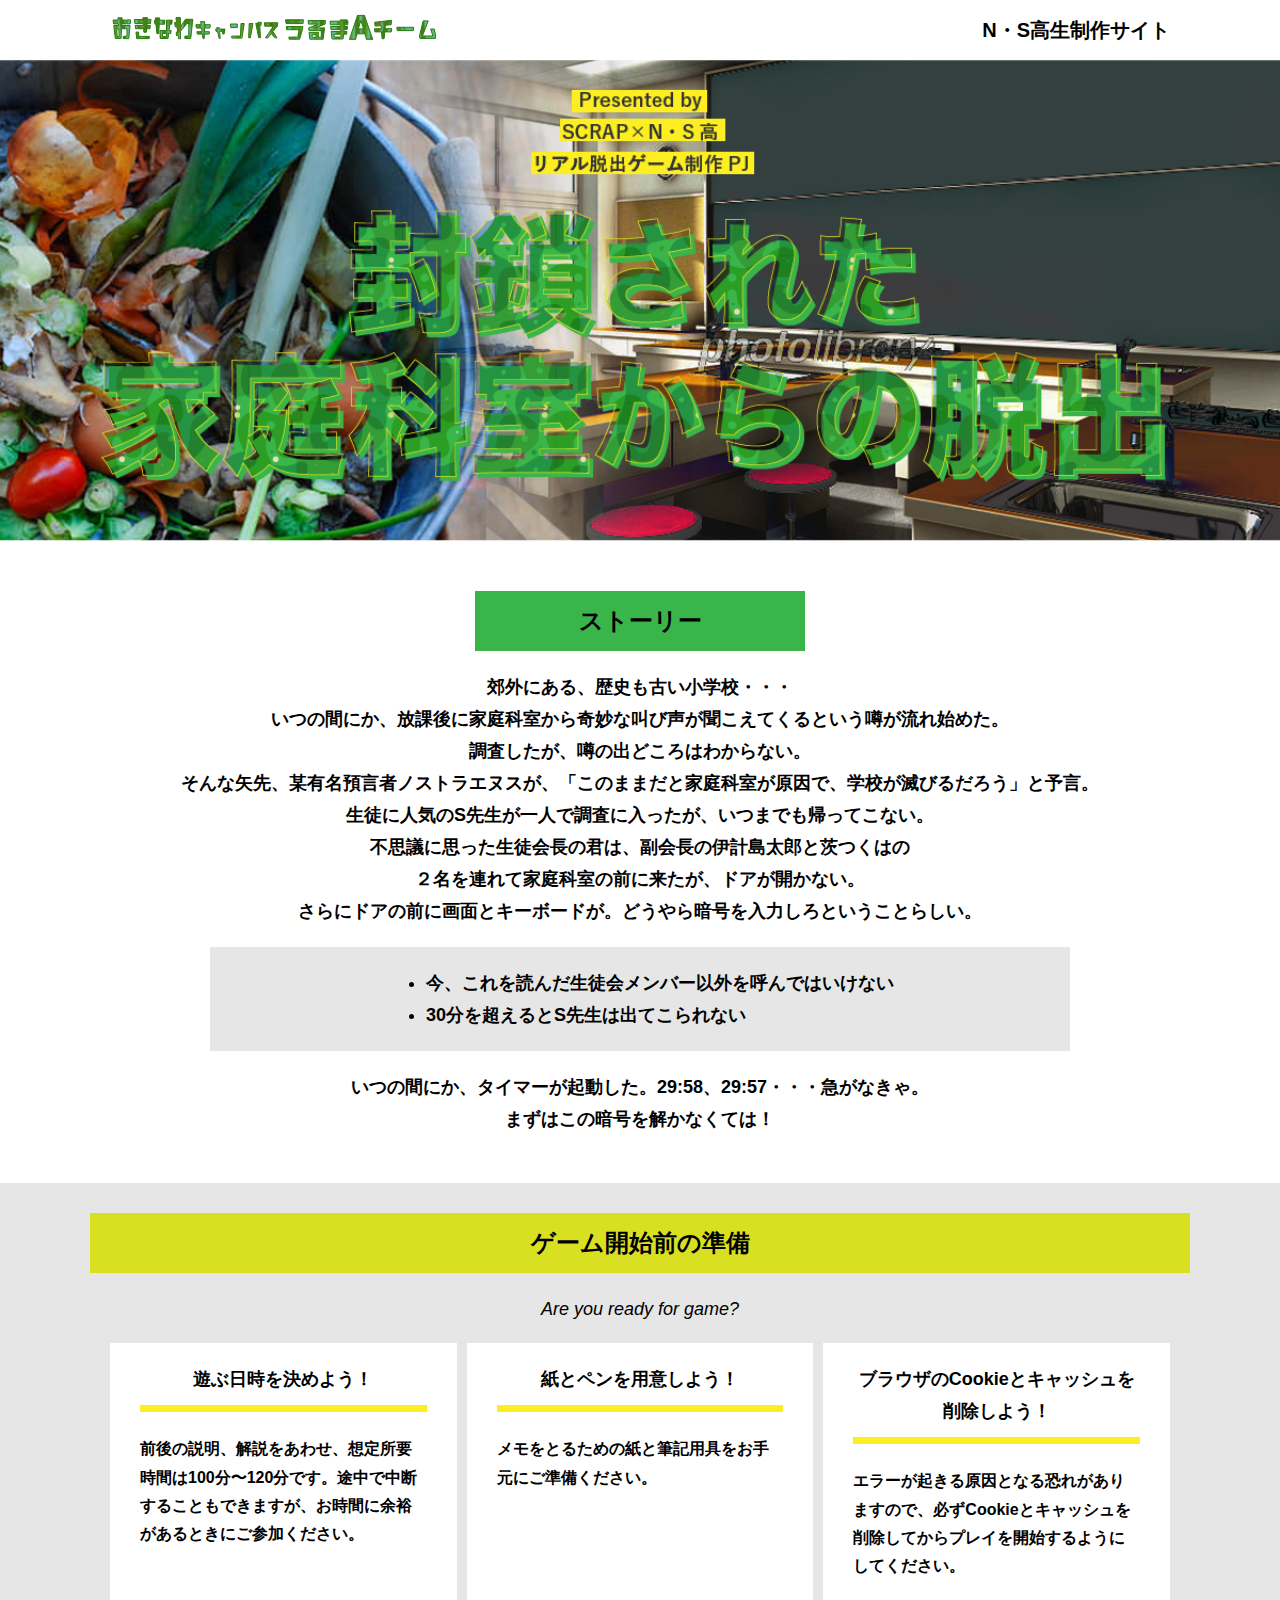
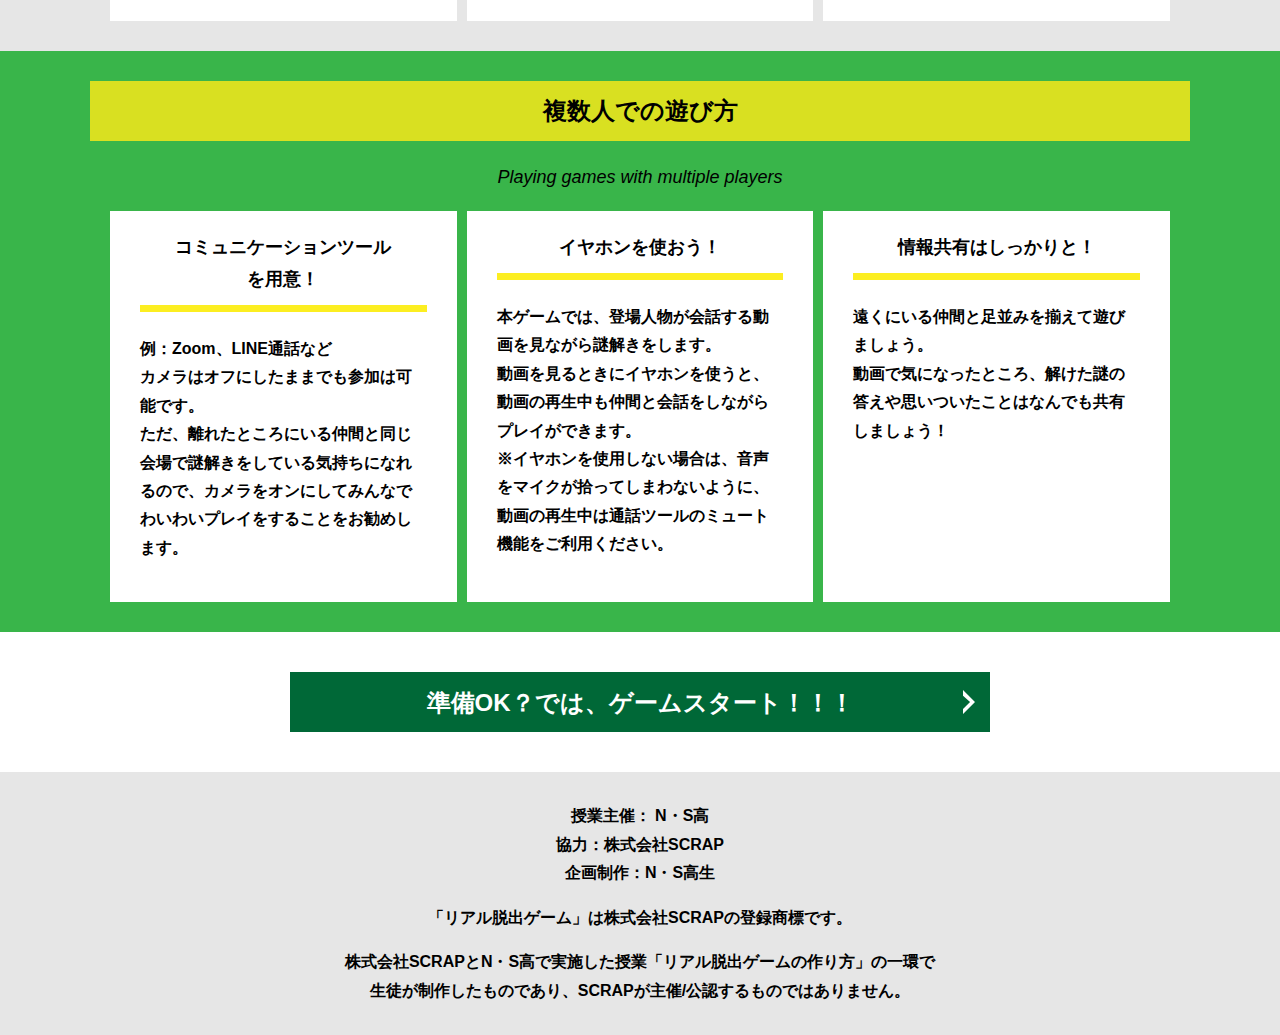
==== index.html @ 59509ad3 "Add files via upload" ====
<!DOCTYPE html>
<html lang="ja">
<head>
  <meta charset="UTF-8">
  <meta http-equiv="X-UA-Compatible" content="IE=edge">
  <meta name="viewport" content="width=device-width, initial-scale=1.0">
  <title>封鎖された家庭科室からの脱出 │ Project N</title>
  <link rel="stylesheet" href="assets/css/normalize.css">
  <link rel="stylesheet" href="assets/css/style.css">
</head>
<body>
  <svg width="0" height="0" class="hidden">
    <symbol xmlns="http://www.w3.org/2000/svg" viewBox="0 0 12.47 24.94" id="arrow" class="arrow_svg">
      <title>arrow</title>
      <polygon points="0 24.94 0 19.66 7.35 12.47 0 5.92 0 0 12.47 12.47 0 24.94"/>
    </symbol>
  </svg>
  <header class="header">
    <div class="container">
      <div class="header__logo"><img src="assets/images/logo.svg" alt="チームロゴ"></div>
      <div class="header__name">N・S高生制作サイト</div>
    </div>
  </header>
  <main class="main index-page">
    <!-- タイトルエリア　ここから -->
    <h1 class="main-title"><img src="assets/images/top-image.png" alt="Presented by SCRAP×N・S高リアル脱出ゲーム制作PJ 封鎖された家庭科室からの脱出"></h1>
    <!-- タイトルエリア　ここまで -->
    <section class="section section--story">
      <div class="container">
        <h2 class="section-title section-title--keycolor section-title--story">ストーリー</h2>
        <div class="story">
          <p class="text-center">郊外にある、歴史も古い小学校・・・<br>
            いつの間にか、放課後に家庭科室から奇妙な叫び声が聞こえてくるという噂が流れ始めた。<br>
            調査したが、噂の出どころはわからない。<br>
            そんな矢先、某有名預言者ノストラエヌスが、「このままだと家庭科室が原因で、学校が滅びるだろう」と予言。<br>
            生徒に人気のS先生が一人で調査に入ったが、いつまでも帰ってこない。<br>
            不思議に思った生徒会長の君は、副会長の伊計島太郎と茨つくはの<br>
            ２名を連れて家庭科室の前に来たが、ドアが開かない。<br>
            さらにドアの前に画面とキーボードが。どうやら暗号を入力しろということらしい。</p>
          <div class="story__note__outer bg-color--gray">
            <ul class="story__note">
              <li>今、これを読んだ生徒会メンバー以外を呼んではいけない</li>
              <li>30分を超えるとS先生は出てこられない</li>
            </ul>
          </div>
          <p class="text-center">いつの間にか、タイマーが起動した。29:58、29:57・・・急がなきゃ。<br>
            まずはこの暗号を解かなくては！</p>
        </div>
      </div>
    </section>
    <section class="section bg-color--gray">
      <div class="container">
        <h2 class="section-title">ゲーム開始前の準備</h2>
        <p class="font-eng text-center">Are you ready for game?</p>
        <!--
          class名"row"内のclass名"column"が横並びになります。
          改行する場合は以下のように追加してください。
          <div class="row">
            <div class="column">
              ～ 内容 ～
            </div>
          </div>
        -->
        <div class="row">
          <div class="column">
            <div class="card">
              <h3 class="card__title">遊ぶ日時を決めよう！</h3>
              <p class="card__content">前後の説明、解説をあわせ、想定所要時間は100分〜120分です。途中で中断することもできますが、お時間に余裕があるときにご参加ください。</p>
            </div>
          </div>
          <div class="column">
            <div class="card">
              <h3 class="card__title">紙とペンを用意しよう！</h3>
              <p class="card__content">メモをとるための紙と筆記用具をお手元にご準備ください。</p>
            </div>
          </div>
          <div class="column">
            <div class="card">
              <h3 class="card__title">ブラウザのCookieとキャッシュを<br>削除しよう！</h3>
              <p class="card__content">エラーが起きる原因となる恐れがありますので、必ずCookieとキャッシュを削除してからプレイを開始するようにしてください。</p>
            </div>
          </div>
        </div>
      </div>
    </section>
    <section class="section bg-color--keycolor">
      <div class="container">
        <h2 class="section-title">複数人での遊び方</h2>
        <p class="font-eng text-center">Playing games with multiple players</p>
        <div class="row">
          <div class="column">
            <div class="card">
              <h3 class="card__title">コミュニケーションツール<br>を用意！</h3>
              <p class="card__content">例：Zoom、LINE通話など<br>
                カメラはオフにしたままでも参加は可能です。<br>
                ただ、離れたところにいる仲間と同じ会場で謎解きをしている気持ちになれるので、カメラをオンにしてみんなでわいわいプレイをすることをお勧めします。</p>
            </div>
          </div>
          <div class="column">
            <div class="card">
              <h3 class="card__title">イヤホンを使おう！</h3>
              <p class="card__content">本ゲームでは、登場人物が会話する動画を見ながら謎解きをします。<br>
                動画を見るときにイヤホンを使うと、動画の再生中も仲間と会話をしながらプレイができます。<br>
                ※イヤホンを使用しない場合は、音声をマイクが拾ってしまわないように、動画の再生中は通話ツールのミュート機能をご利用ください。</p>
            </div>
          </div>
          <div class="column">
            <div class="card">
              <h3 class="card__title">情報共有はしっかりと！</h3>
              <p class="card__content">遠くにいる仲間と足並みを揃えて遊びましょう。<br>
                動画で気になったところ、解けた謎の答えや思いついたことはなんでも共有しましょう！</p>
            </div>
          </div>
        </div>
      </div>
    </section>
    <section class="section">
      <div class="container">
        <a class="btn" href="main.html">準備OK？では、ゲームスタート！！！<svg class="btn__arrow"><use xlink:href="#arrow"></use></svg></a>
      </div>
    </section>
  </main>
  <footer class="footer section bg-color--gray">
    <div class="container">
      <p class="text-center">授業主催： N・S高<br>協力：株式会社SCRAP<br>企画制作：N・S高生</p>
      <p class="text-center">「リアル脱出ゲーム」は株式会社SCRAPの登録商標です。</p>
      <p class="text-center">株式会社SCRAPとN・S高で実施した授業「リアル脱出ゲームの作り方」の一環で<br>生徒が制作したものであり、SCRAPが主催/公認するものではありません。</p>
    </div>
  </footer>
</body>
</html>
---- assets/css/style.css ----
@charset "UTF-8";
/****************************
 * 共通CSSのテンプレートです。
*****************************/
*,
*::before,
*::after {
  -webkit-box-sizing: border-box;
          box-sizing: border-box;
}

html {
  font-size: 18px;
  -webkit-box-sizing: border-box;
          box-sizing: border-box;
}

body {
  overflow-x: hidden;
  font-family: "游ゴシック体", "Yu Gothic", YuGothic, "ヒラギノ角ゴ Pro", "Hiragino Kaku Gothic Pro", "メイリオ", "Meiryo", sans-serif;
  font-size: 18px;
  line-height: 1.77778;
  font-weight: bold;
  text-decoration: none;
  border: none;
  list-style: none;
  color: #000;
  margin: 0;
}

img {
  width: 100%;
}

figure {
  margin: 0;
}

figcaption {
  margin-top: 30px;
  font-size: 14px;
}

@media screen and (max-width: 767px) {
  figcaption {
    font-size: 13px;
  }
}

input[type=text] {
  font-size: 18px;
  border: none;
  padding: 25px 35px;
  display: block;
  margin: 0 auto;
  max-width: 580px;
  width: 100%;
}

::-webkit-input-placeholder {
  color: #999;
}

:-ms-input-placeholder {
  color: #999;
}

::-ms-input-placeholder {
  color: #999;
}

::placeholder {
  color: #999;
}

button {
  cursor: pointer;
  display: block;
  border: none;
  margin: 0 auto;
  background-color: #006837;
  color: #fff;
  width: 287px;
  height: 55px;
}

/*******************
* Layout
*******************/
.section {
  padding-top: 30px;
  padding-bottom: 30px;
}

.section--clear {
  /* ステージクリア画面 */
  position: fixed;
  display: none;
  /* 読み込み時に一瞬表示されるのを防ぐ */
  -webkit-box-pack: center;
      -ms-flex-pack: center;
          justify-content: center;
  -webkit-box-align: center;
      -ms-flex-align: center;
          align-items: center;
  top: 0;
  bottom: 0;
  left: 0;
  right: 0;
  z-index: 200;
}

.section--clear.isClear {
  display: -webkit-box;
  display: -ms-flexbox;
  display: flex;
}

.container {
  width: 1100px;
  padding-left: 20px;
  padding-right: 20px;
  margin: 0 auto;
}

@media screen and (max-width: 1100px) {
  .container {
    width: calc(100% - 40px);
  }
}

.row {
  display: -webkit-box;
  display: -ms-flexbox;
  display: flex;
  -ms-flex-line-pack: stretch;
      align-content: stretch;
  gap: 10px;
}

.row + .row {
  margin-top: 20px;
}

.column {
  width: 100%;
}

.card {
  background-color: #fff;
  margin-bottom: 20px;
  height: 100%;
}

.card__title {
  font-size: 18px;
  text-align: center;
  margin: 0;
  padding: 20px 30px;
  position: relative;
  cursor: pointer;
}

.card__content {
  -webkit-transition: all 0.3s;
  transition: all 0.3s;
  font-size: 16px;
  padding: 20px 30px;
  margin: 0;
  position: relative;
}

.card__content::before {
  display: block;
  content: '';
  width: calc(100% - 60px);
  height: 7px;
  background-color: #fcee21;
  position: absolute;
  top: -10px;
  left: 30px;
}

.hint-page .card {
  height: auto;
}

.hint-page .card__content {
  display: none;
  text-align: center;
}

.hint-page .card__arrow {
  position: absolute;
  top: calc(50% - 12px);
  right: 45px;
  -webkit-transform: rotate(90deg);
          transform: rotate(90deg);
  -webkit-transition: all 0.3s;
  transition: all 0.3s;
  fill: #009245;
  width: 12px;
  height: 24px;
}

.hint-page .card.is-open .card__content {
  display: block;
}

.hint-page .card.is-open .card__arrow {
  -webkit-transform: rotate(-90deg);
          transform: rotate(-90deg);
}

.box {
  padding: 35px 30px;
}

.youtube {
  position: relative;
  width: 100%;
  padding-top: 56.25%;
}

.youtube iframe {
  position: absolute;
  top: 0;
  left: 0;
  width: 100%;
  height: 100%;
}

.youtube__container {
  max-width: 800px;
  margin: 0 auto;
}

/*********************
* Color
*********************/
.bg-color--keycolor {
  background-color: #39b54a;
}

.bg-color--subcolor {
  background-color: #d9e021;
}

.bg-color--gray {
  background-color: #e6e6e6;
}

/*********************
* title
**********************/
.main-title {
  margin: 0;
}

.sub-title {
  text-align: center;
  font-size: 18px;
  line-height: 1.66667;
}

.sub-title__bg {
  background-color: #fcee21;
  padding-left: 1rem;
  padding-right: 1rem;
}

.section-title {
  font-size: 24px;
  line-height: 1.75;
  text-align: center;
  padding: 9px 20px;
  background-color: #d9e021;
  margin: 0 -20px 20px -20px;
}

.section-title__stage {
  display: inline-block;
  margin-right: 2rem;
}

.section-title--keycolorlight {
  background-color: #8cc63f;
}

.section-title--keycolorlight .section-title__stage {
  color: #fff;
}

.section-title--keycolor {
  background-color: #39b54a;
}

.section-title--story {
  width: 330px;
  margin: 0 auto 20px;
}

.section-title--border {
  position: relative;
  font-size: 30px;
  text-align: center;
  line-height: 1.06667;
  margin: 0;
  padding-bottom: 15px;
  color: #006837;
}

.section-title--border::after {
  position: absolute;
  bottom: 0;
  left: calc(50% - 95px);
  display: block;
  content: '';
  background-color: #fff;
  height: 2.6px;
  width: 190px;
}

/******************
* text
******************/
.font-eng {
  font-style: italic;
  font-weight: normal;
}

/*************************
* Button
*************************/
.btn {
  display: block;
  text-decoration: none;
  cursor: pointer;
  background-color: #006837;
  color: #fff;
  font-size: 24px;
  line-height: 1.54167;
  text-align: center;
  padding: 11.5px;
  width: calc(100% - 40px);
  max-width: 700px;
  margin: 10px auto;
  position: relative;
}

.btn:hover {
  opacity: 0.7;
}

.btn__arrow {
  position: absolute;
  top: calc(50% - 12px);
  right: 15px;
  fill: #fff;
  width: 12px;
  height: 24px;
}

/****************
* header
*****************/
.header {
  background-color: #fff;
  height: 60px;
}

.header .container {
  display: -webkit-box;
  display: -ms-flexbox;
  display: flex;
  -webkit-box-pack: justify;
      -ms-flex-pack: justify;
          justify-content: space-between;
  -webkit-box-align: center;
      -ms-flex-align: center;
          align-items: center;
  height: 100%;
}

.header__logo {
  width: 330px;
  height: 42px;
}

.header__name {
  font-size: 20px;
  line-height: 1.1;
}

.footer {
  font-size: 16px;
}

.footer p:first-child {
  margin-top: 0;
}

.footer p:last-child {
  margin-bottom: 0;
}

/********************
* main
********************/
.story__note {
  margin: 0;
}

.story__note__outer {
  width: 860px;
  display: -webkit-box;
  display: -ms-flexbox;
  display: flex;
  padding: 20px;
  margin: 20px auto;
  -webkit-box-pack: center;
      -ms-flex-pack: center;
          justify-content: center;
}

@media screen and (max-width: 940px) {
  .story__note__outer {
    width: 100%;
  }
}

.stage-column__container + .stage-column__container {
  border-top: 2px solid #fff;
}

.answer {
  font-size: 18px;
  margin-bottom: 20px;
  line-height: 80px;
  word-spacing: 20px;
}

.err-message {
  color: #c1272d;
  font-size: 18px;
  text-align: center;
}

.link-hint {
  text-align: center;
  display: block;
  margin-top: 20px;
}

.clear-message {
  background-color: #d9e021;
  padding: 30px 30px 60px;
  position: relative;
}

.clear-message__title {
  position: relative;
  display: block;
  text-align: center;
  color: #006837;
  font-size: 30px;
  padding-bottom: 10px;
  margin-bottom: 35px;
}

.clear-message__title::after {
  content: '';
  position: absolute;
  display: block;
  width: 183px;
  height: 2px;
  background-color: #fff;
  bottom: 0;
  left: calc(50% - (183px/2));
}

.clear-message__content {
  text-align: center;
}

.clear-message__btn {
  position: absolute;
  bottom: -30px;
  left: calc(50% - 144px);
  width: 288px;
  margin: 0;
}

/********************
* Utility
********************/
.text-center {
  text-align: center;
}

.text-left {
  text-align: left;
}

.text-right {
  text-align: right;
}

.hidden {
  display: none;
}
/*# sourceMappingURL=style.css.map */
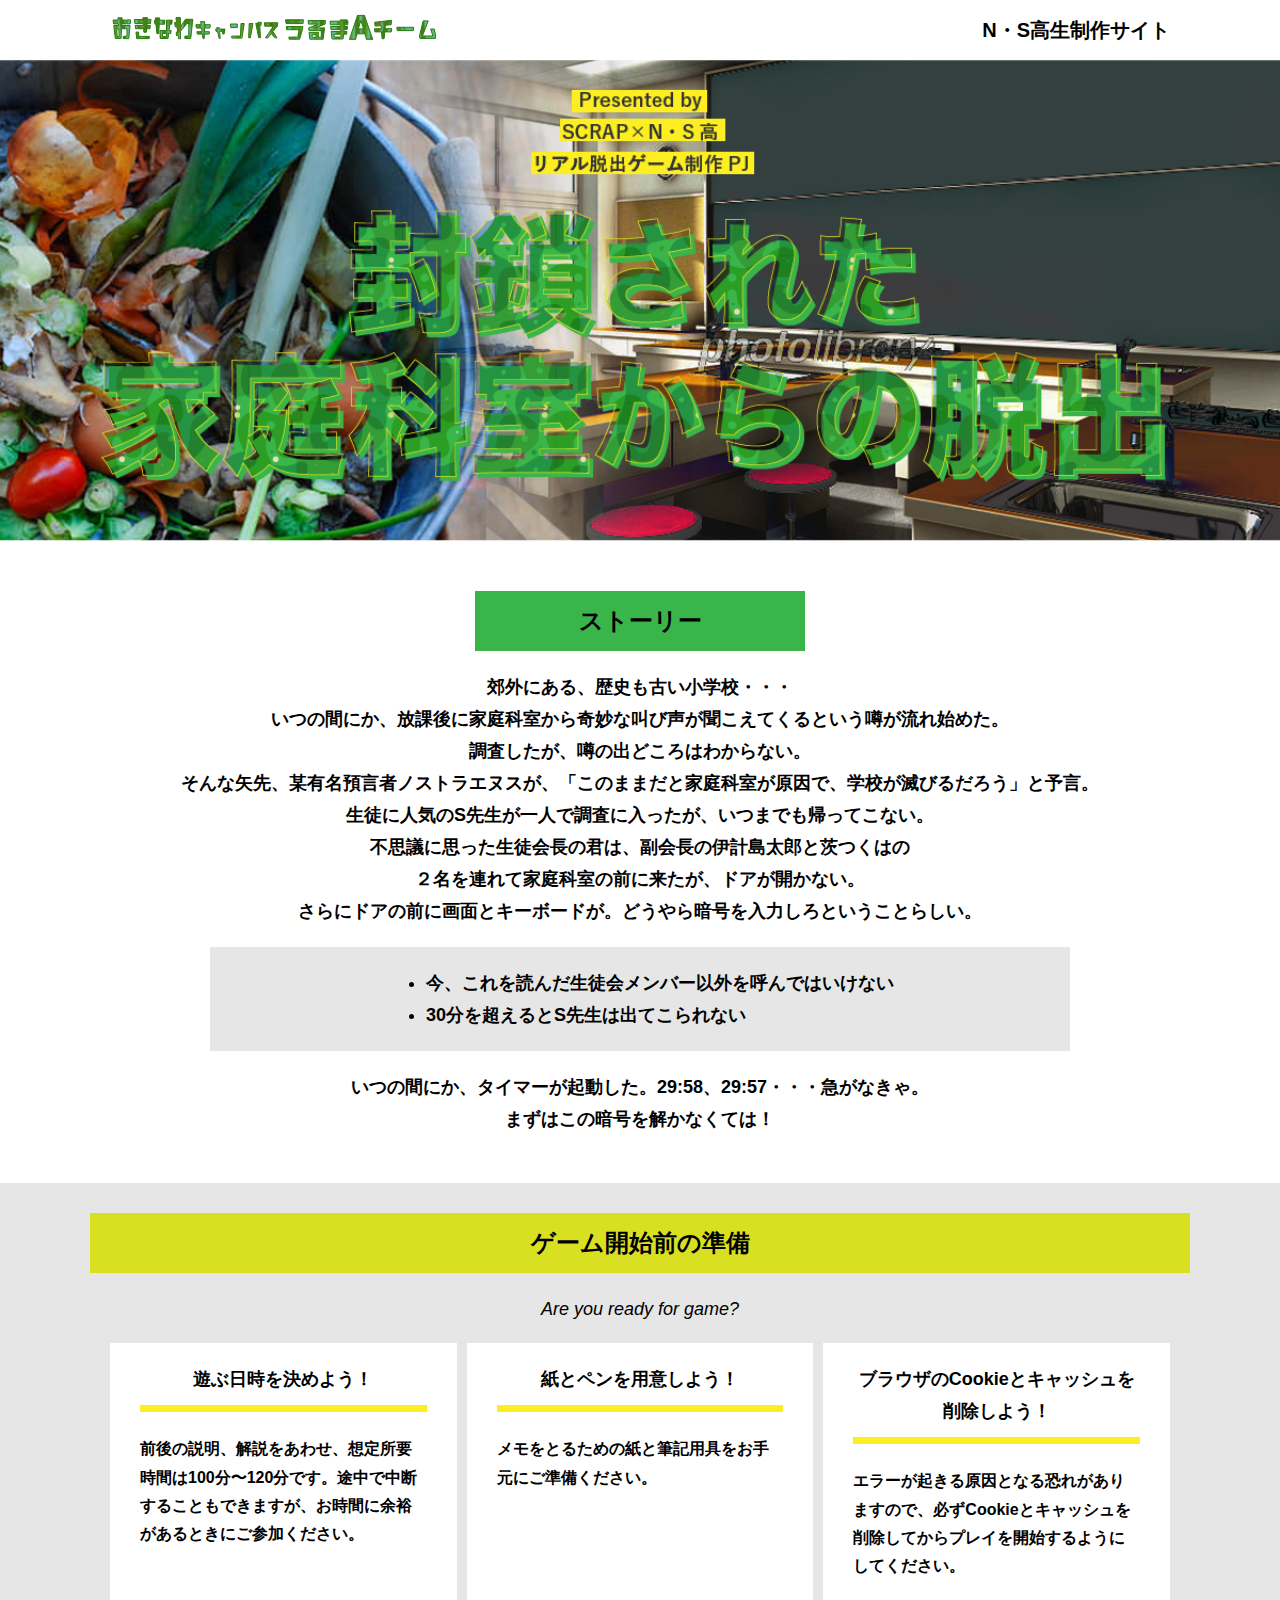
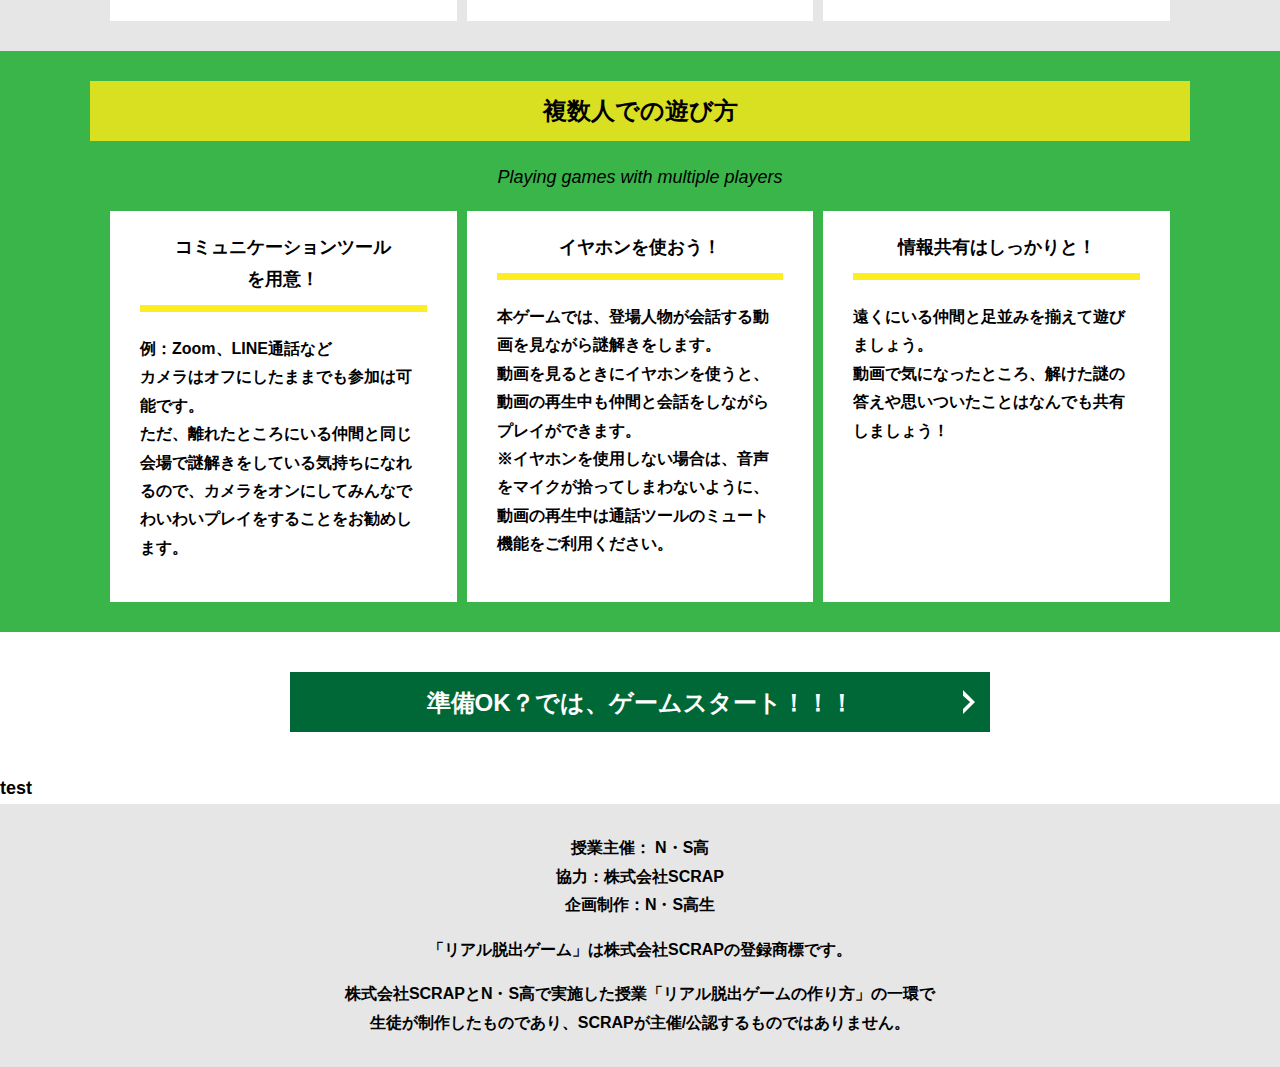
==== commit 60a32b43: "Update index.html" ====
--- a/index.html
+++ b/index.html
@@ -4,7 +4,7 @@
   <meta charset="UTF-8">
   <meta http-equiv="X-UA-Compatible" content="IE=edge">
   <meta name="viewport" content="width=device-width, initial-scale=1.0">
-  <title>封鎖された家庭科室からの脱出 │ Project N</title>
+  <title>封鎖された図工室からの脱出 │ Project N</title>
   <link rel="stylesheet" href="assets/css/normalize.css">
   <link rel="stylesheet" href="assets/css/style.css">
 </head>
@@ -119,6 +119,9 @@
         <a class="btn" href="main.html">準備OK？では、ゲームスタート！！！<svg class="btn__arrow"><use xlink:href="#arrow"></use></svg></a>
       </div>
     </section>
+    <div>
+      test
+    </div>
   </main>
   <footer class="footer section bg-color--gray">
     <div class="container">
@@ -128,4 +131,4 @@
     </div>
   </footer>
 </body>
-</html>+</html>
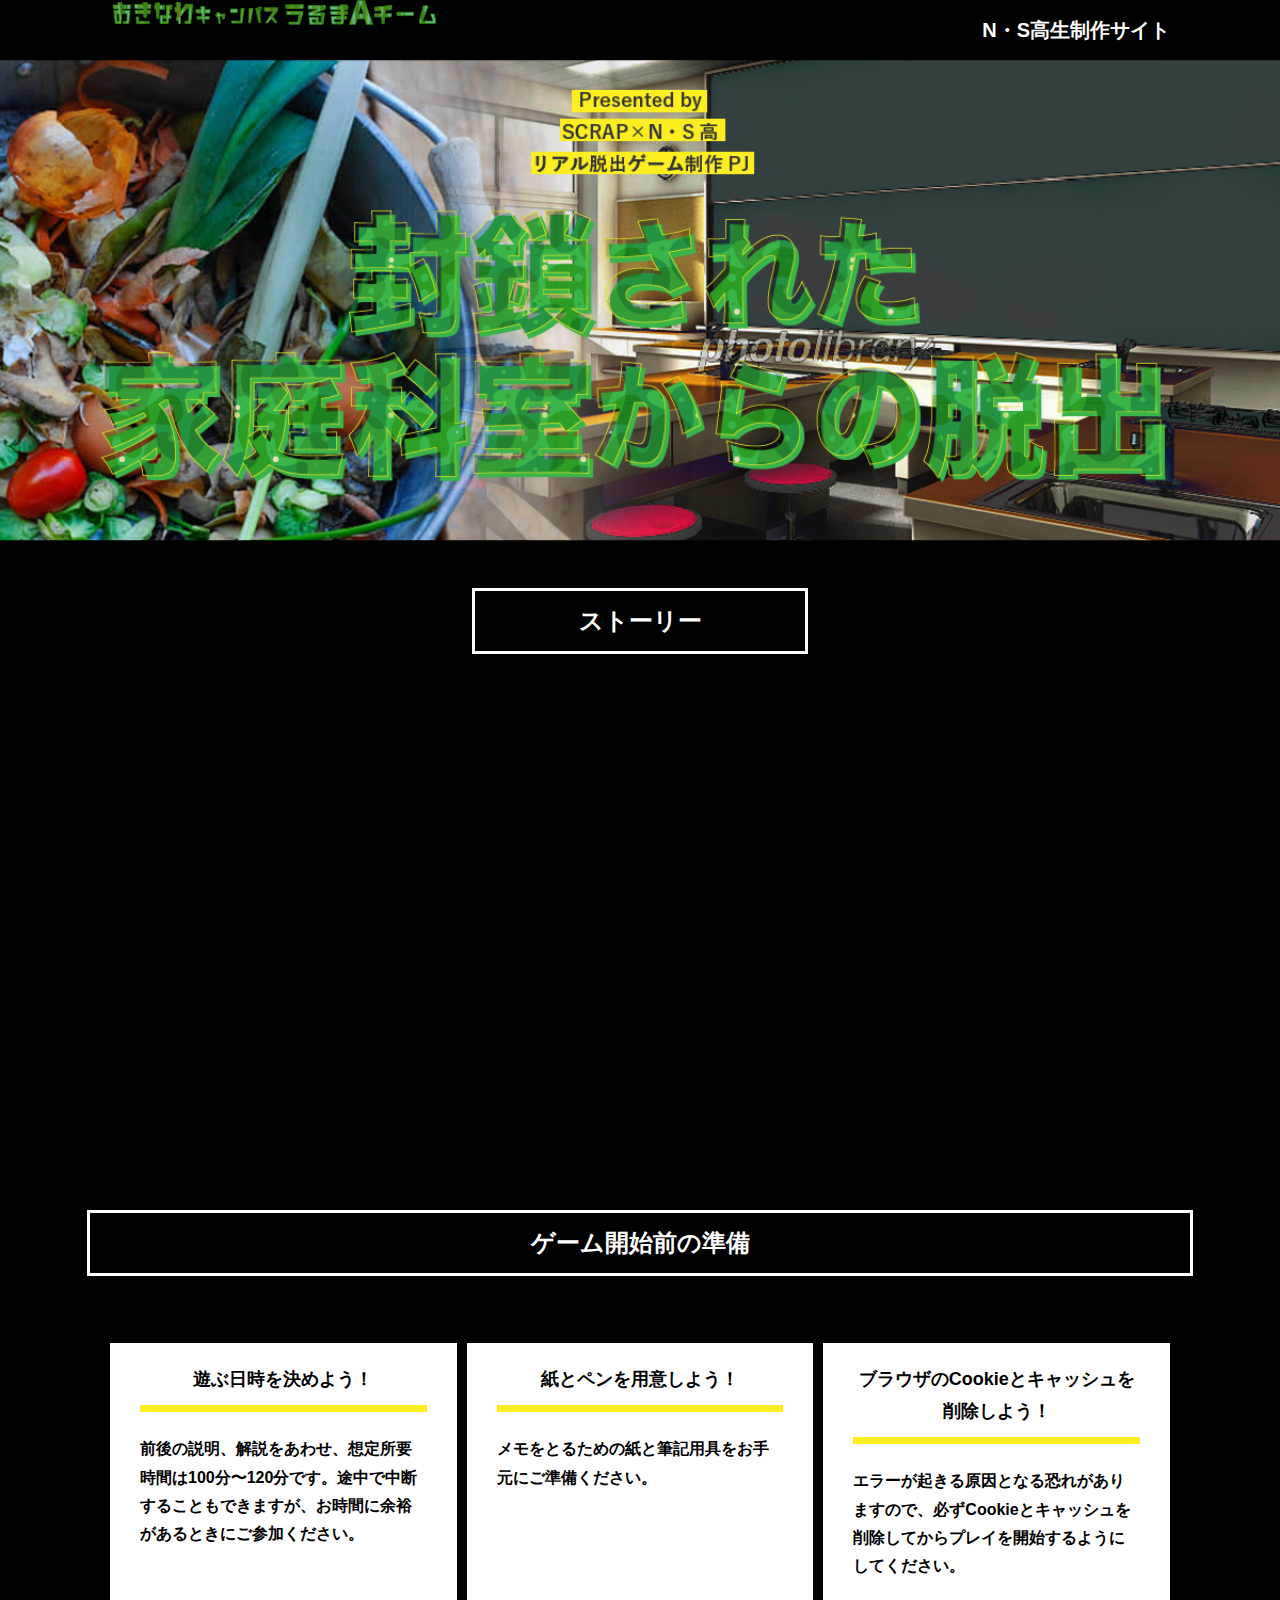
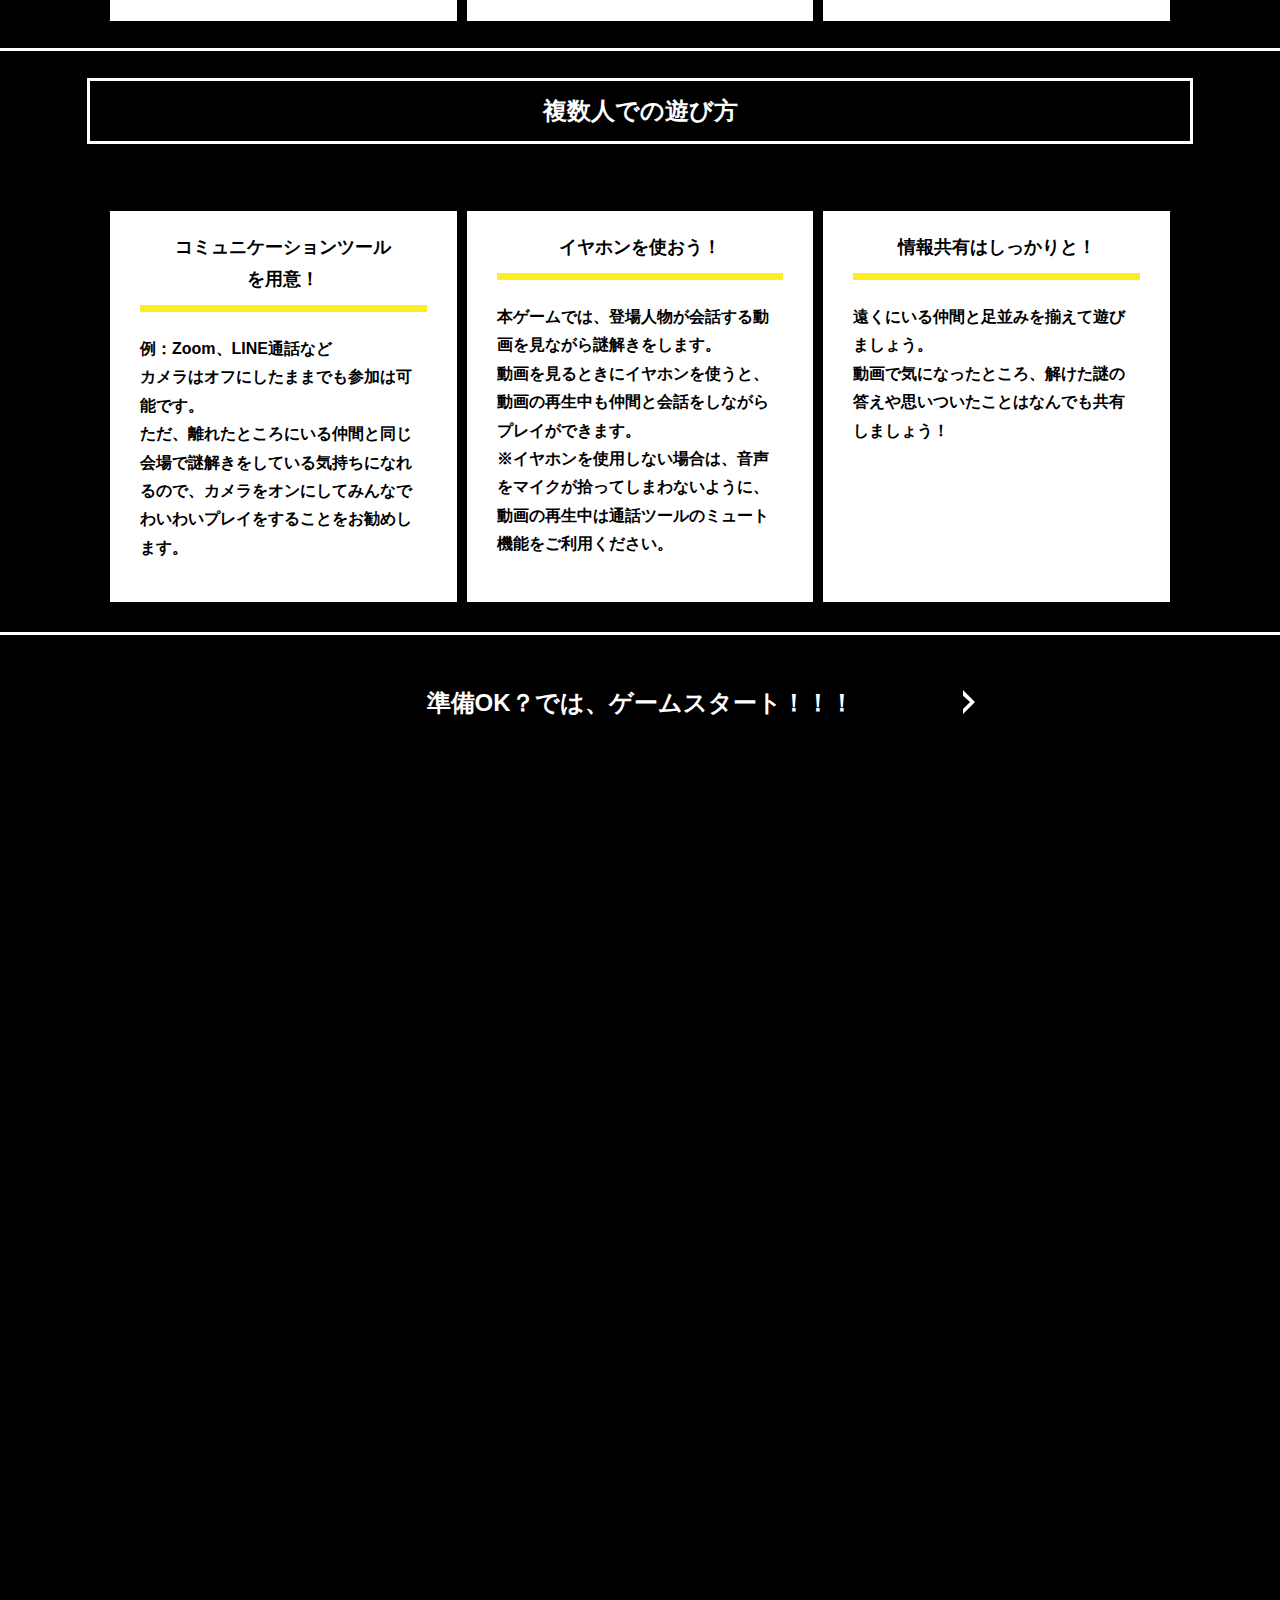
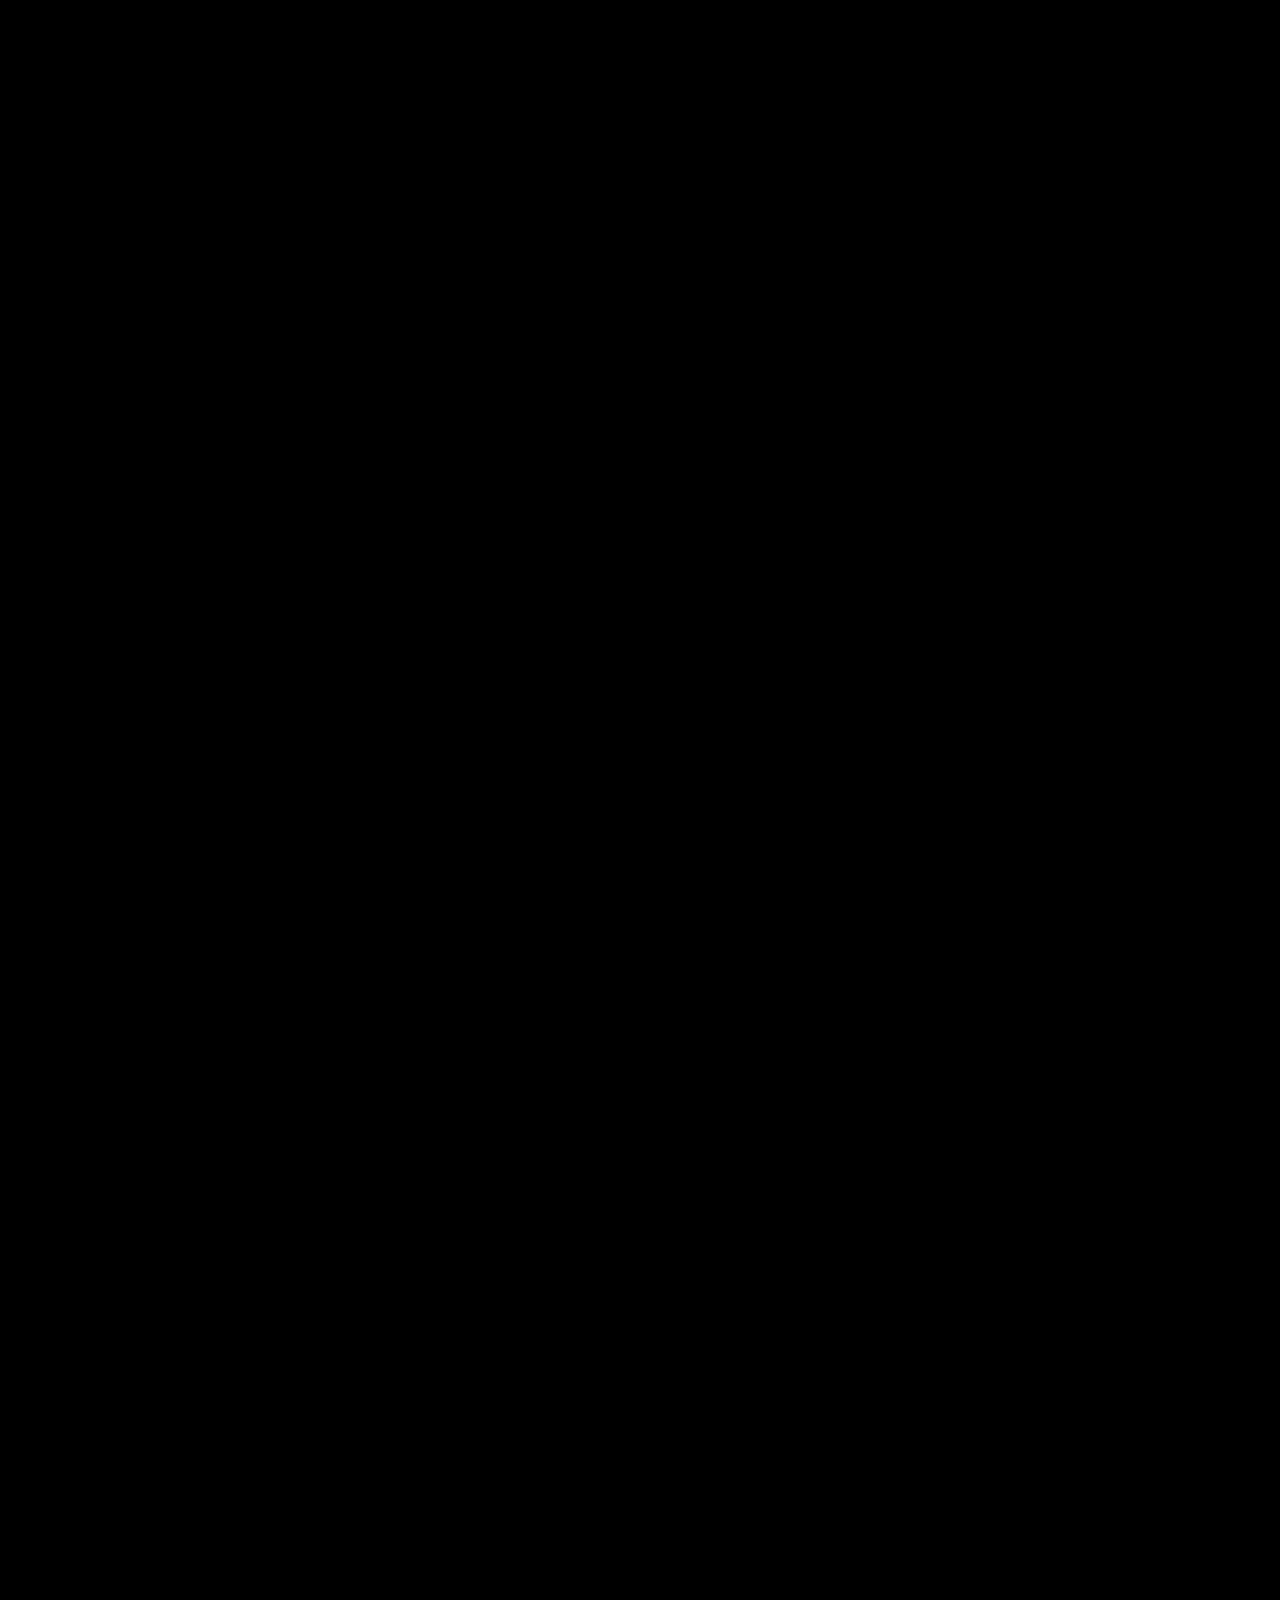
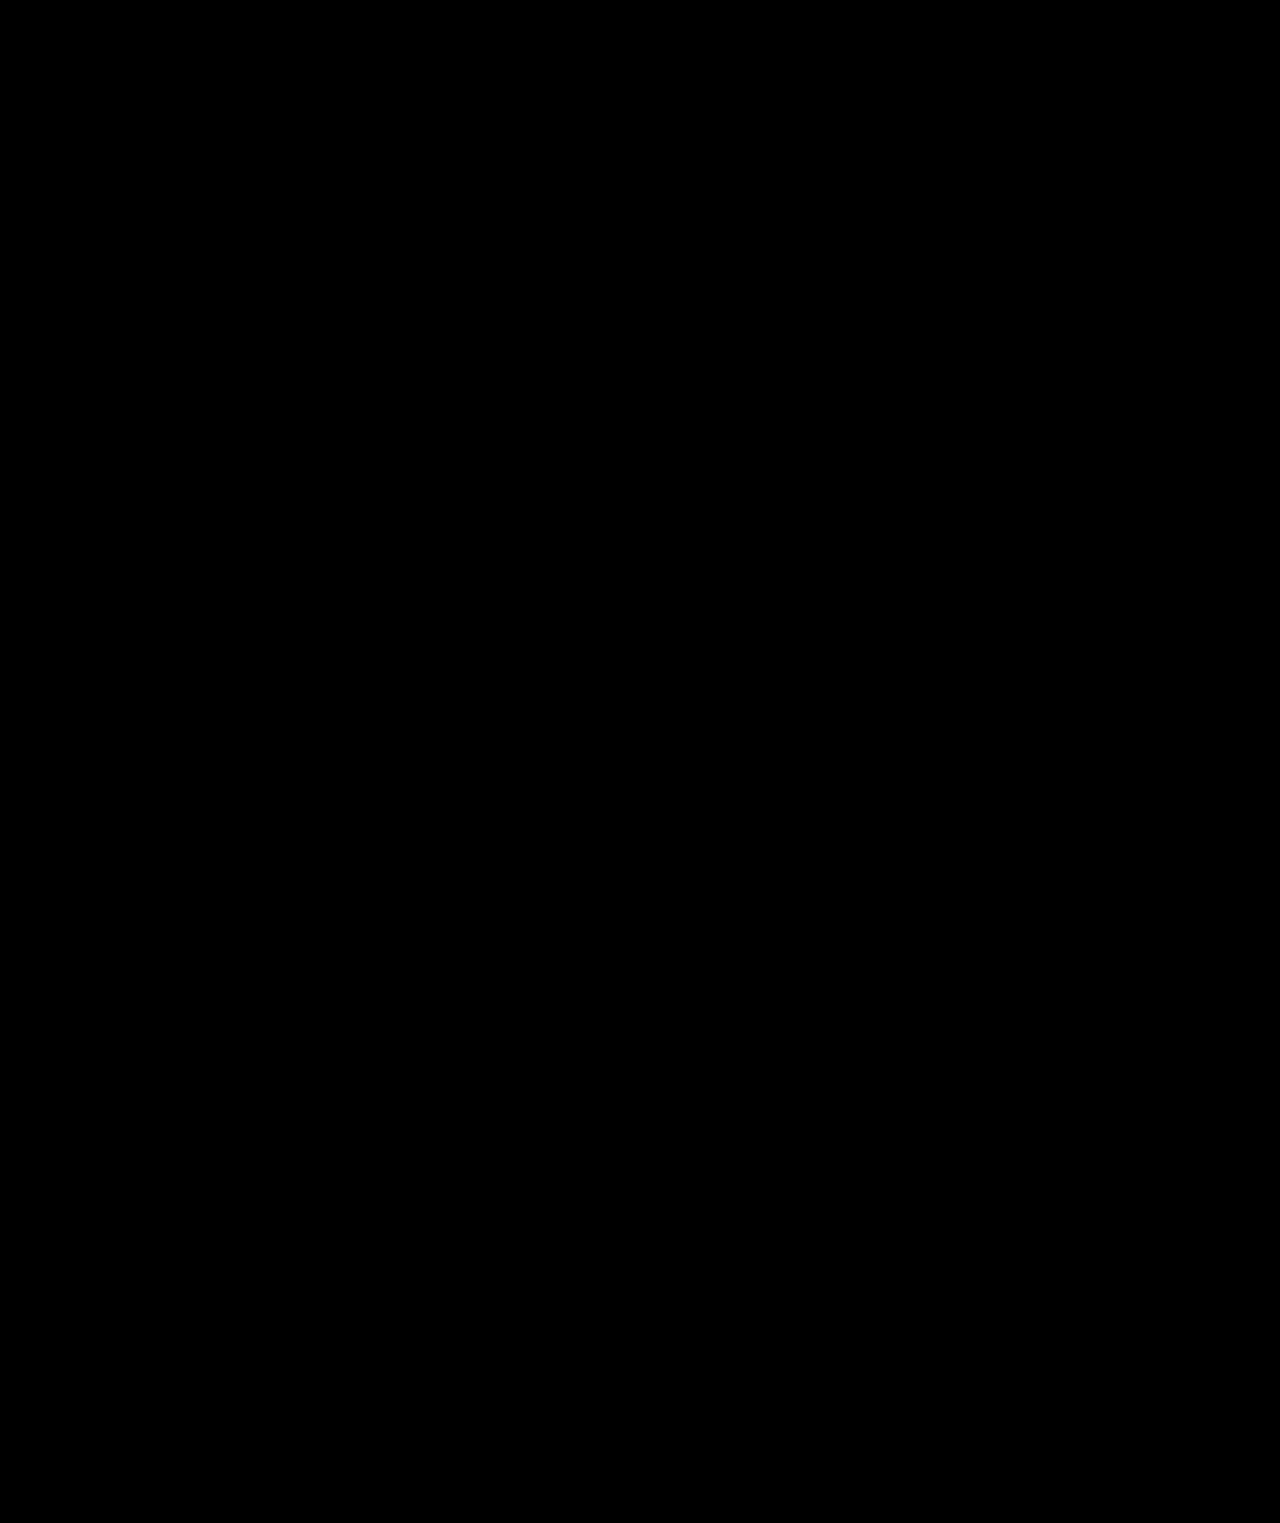
==== commit fb0ee2bb: "Add files via upload" ====
--- a/index.html
+++ b/index.html
@@ -4,7 +4,7 @@
   <meta charset="UTF-8">
   <meta http-equiv="X-UA-Compatible" content="IE=edge">
   <meta name="viewport" content="width=device-width, initial-scale=1.0">
-  <title>封鎖された図工室からの脱出 │ Project N</title>
+  <title>封鎖された家庭科室からの脱出 │ Project N</title>
   <link rel="stylesheet" href="assets/css/normalize.css">
   <link rel="stylesheet" href="assets/css/style.css">
 </head>
@@ -119,9 +119,6 @@
         <a class="btn" href="main.html">準備OK？では、ゲームスタート！！！<svg class="btn__arrow"><use xlink:href="#arrow"></use></svg></a>
       </div>
     </section>
-    <div>
-      test
-    </div>
   </main>
   <footer class="footer section bg-color--gray">
     <div class="container">
@@ -131,4 +128,4 @@
     </div>
   </footer>
 </body>
-</html>
+</html>--- a/assets/css/style.css
+++ b/assets/css/style.css
@@ -78,10 +78,11 @@
   display: block;
   border: none;
   margin: 0 auto;
-  background-color: #006837;
+  background-color: #000;
   color: #fff;
   width: 287px;
   height: 55px;
+  outline-style: solid;
 }
 
 /*******************
@@ -239,7 +240,9 @@
 * Color
 *********************/
 .bg-color--keycolor {
-  background-color: #39b54a;
+  background-color: #000;
+  outline: #fff;
+  outline-style: solid;
 }
 
 .bg-color--subcolor {
@@ -247,7 +250,7 @@
 }
 
 .bg-color--gray {
-  background-color: #e6e6e6;
+  background-color: #000;
 }
 
 /*********************
@@ -274,8 +277,10 @@
   line-height: 1.75;
   text-align: center;
   padding: 9px 20px;
-  background-color: #d9e021;
+  background-color: #000;
   margin: 0 -20px 20px -20px;
+  outline-style: solid;
+  color: white;
 }
 
 .section-title__stage {
@@ -284,7 +289,7 @@
 }
 
 .section-title--keycolorlight {
-  background-color: #8cc63f;
+  background-color: #000;
 }
 
 .section-title--keycolorlight .section-title__stage {
@@ -292,7 +297,7 @@
 }
 
 .section-title--keycolor {
-  background-color: #39b54a;
+  background-color: #000;
 }
 
 .section-title--story {
@@ -336,7 +341,7 @@
   display: block;
   text-decoration: none;
   cursor: pointer;
-  background-color: #006837;
+  background-color: black;
   color: #fff;
   font-size: 24px;
   line-height: 1.54167;
@@ -385,6 +390,7 @@
 .header__logo {
   width: 330px;
   height: 42px;
+  margin-bottom: 30px;
 }
 
 .header__name {
@@ -442,7 +448,13 @@
 
 .err-message {
   color: #c1272d;
-  font-size: 18px;
+  font-size: 25px;
+  text-align: center;
+}
+
+.ok-message {
+  color: #2bff00;
+  font-size: 25px;
   text-align: center;
 }
 
@@ -450,22 +462,24 @@
   text-align: center;
   display: block;
   margin-top: 20px;
+  color: #fff;
 }
 
 .clear-message {
-  background-color: #d9e021;
-  padding: 30px 30px 60px;
-  position: relative;
+  background-color: #000;
+  padding: 30px 30px 100px;
+  position: relative;
+  outline-color: #fff;
+  outline-style: solid;
 }
 
 .clear-message__title {
   position: relative;
   display: block;
   text-align: center;
-  color: #006837;
+  color: #2bff00;
   font-size: 30px;
   padding-bottom: 10px;
-  margin-bottom: 35px;
 }
 
 .clear-message__title::after {
@@ -474,18 +488,19 @@
   display: block;
   width: 183px;
   height: 2px;
-  background-color: #fff;
+  background-color: black;
   bottom: 0;
   left: calc(50% - (183px/2));
 }
 
 .clear-message__content {
   text-align: center;
+  color: #fff;
 }
 
 .clear-message__btn {
   position: absolute;
-  bottom: -30px;
+  bottom: 30px;
   left: calc(50% - 144px);
   width: 288px;
   margin: 0;
@@ -509,4 +524,191 @@
 .hidden {
   display: none;
 }
-/*# sourceMappingURL=style.css.map */+/*# sourceMappingURL=style.css.map */
+
+@font-face {
+  font-family: "bit";
+  src: url("Font/PixelMplus12-Regular.ttf")
+}
+
+.bannerimg{
+  width: 100vw;
+}
+
+body {
+  background-color: black;
+  }
+
+.main{
+  height: 6000px;
+
+  }
+.main-title {
+  margin: 0;
+}
+
+.header {
+  background-color: #000;
+  height: 60px;
+}
+
+.header__logo {
+  width: 330px;
+  height: 42px;
+}
+
+.header__name {
+  font-size: 20px;
+  line-height: 1.1;
+  color: #fff;
+}
+
+.test{
+  color: red;
+}
+.clear{
+  clear: right;
+}
+
+.RubberTalk{
+  margin-left:15%;
+  margin-right: 15%;
+}
+
+.PLspeak{
+  margin-top: 2vw;
+  position: relative;
+  width: 100%;
+  height: 15vw;
+  color: white;
+  opacity: 0;
+}
+
+.RDspeak{
+  margin-top: 2vw;
+  position: relative;
+  width: 100%;
+  height: 15vw;
+  color: transparent;
+  opacity: 0;
+}
+
+.PLtatie{
+  width: 8vw;
+}
+
+.Dacktatie{
+  width: 6vw;
+  float: right;
+}
+
+.PL {
+  position: relative;
+  display: inline-block;
+  margin: 1.5em 0 1.5em 20px;
+  padding: 7px 10px;
+  color: white;
+  font-size: 2vw;
+  background: black;
+  border: solid 3px white;
+  box-sizing: border-box;
+}
+
+.PL:before {
+  content: "";
+  position: absolute;
+  top: 0%;
+  left: -24px;
+  border: 12px solid transparent;
+  border-top: 12px solid black;
+  border-right: 12px solid black;
+  z-index: 2;
+}
+
+.PL:after {
+  content: "";
+  position: absolute;
+  top: 0%;
+  margin-top: -3px;
+  left: -30px;
+  border: 15px solid transparent;
+  border-top: 15px solid white;
+  border-right: 15px solid white;
+  z-index: 1;
+}
+
+.PL p {
+  margin-top: 2%;
+  margin-bottom: 2%;
+  padding: 0;
+  font-family: "bit";
+}
+
+.RD {
+  float: right;
+  position: relative;
+  display: inline-block;
+  margin: 1.5em 15px 0 0;
+  padding: 7px 10px;
+  color: white;
+  font-size: 2vw;
+  background: black;
+  border: solid 3px white;
+  box-sizing: border-box;
+}
+
+.RD:before {
+  content: "";
+  position: absolute;
+  top: 0%;
+  right: -24px;
+  border: 12px solid transparent;
+  border-top: 12px solid black;
+  border-left: 12px solid black;
+  z-index: 2;
+}
+
+.RD:after {
+  content: "";
+  position: absolute;
+  top: 0%;
+  right: -30px;
+  margin-top: -3px;
+  border: 15px solid transparent;
+  border-top: 15px solid white;
+  border-left: 15px solid white;
+  z-index: 1;
+}
+
+.RD p {
+  margin-top: 2%;
+  margin-bottom: 2%;
+  padding: 0;
+}
+
+.center{
+  text-align: center;
+  font-size: 3vw;
+  color: #fff;
+}
+
+/*アニメーション*/
+
+.PLhyouji{
+  animation: hyouji 1.5s ease-in-out;
+  animation-fill-mode: forwards;
+}
+
+.RDhyouji{
+  animation: hyouji 1.5s ease-in-out;
+  animation-fill-mode: forwards;
+}
+
+@keyframes hyouji{
+  0%{
+    opacity: 0;
+  }
+  100%{
+    opacity: 1;
+  }
+}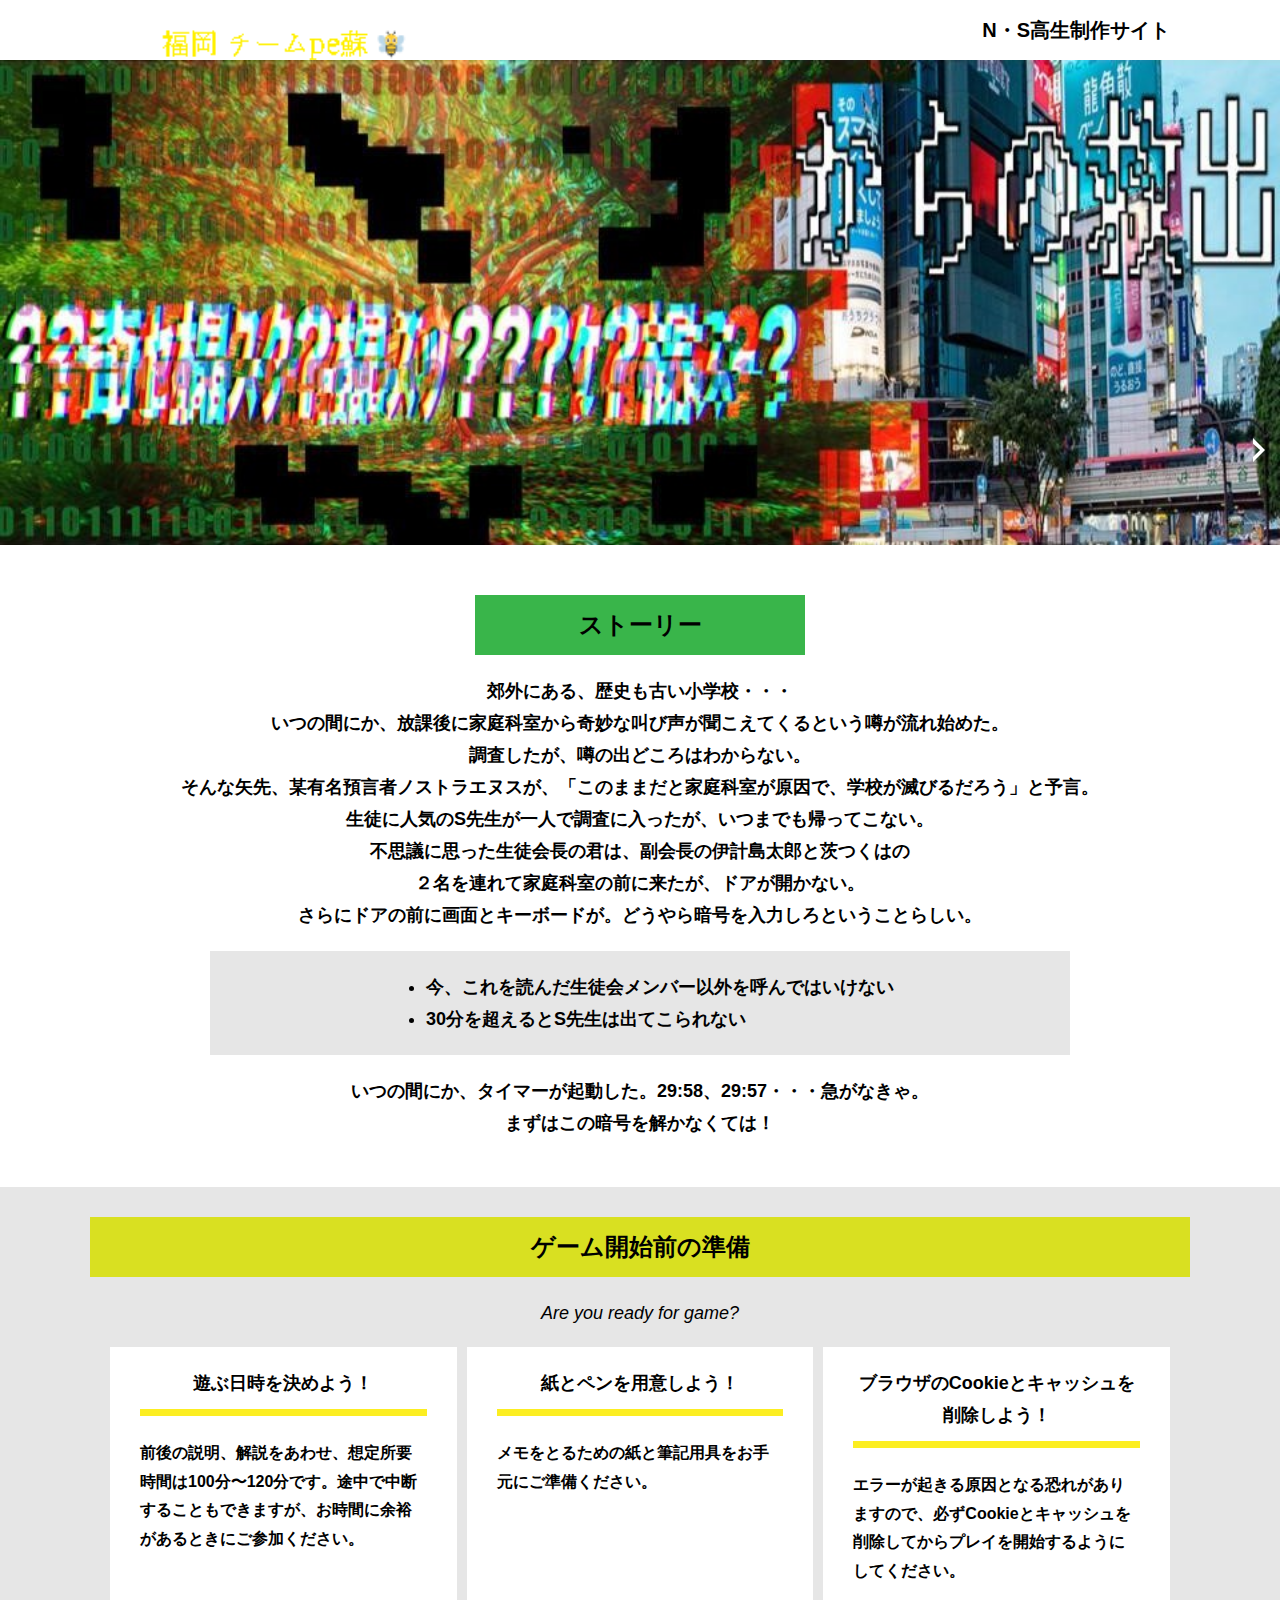
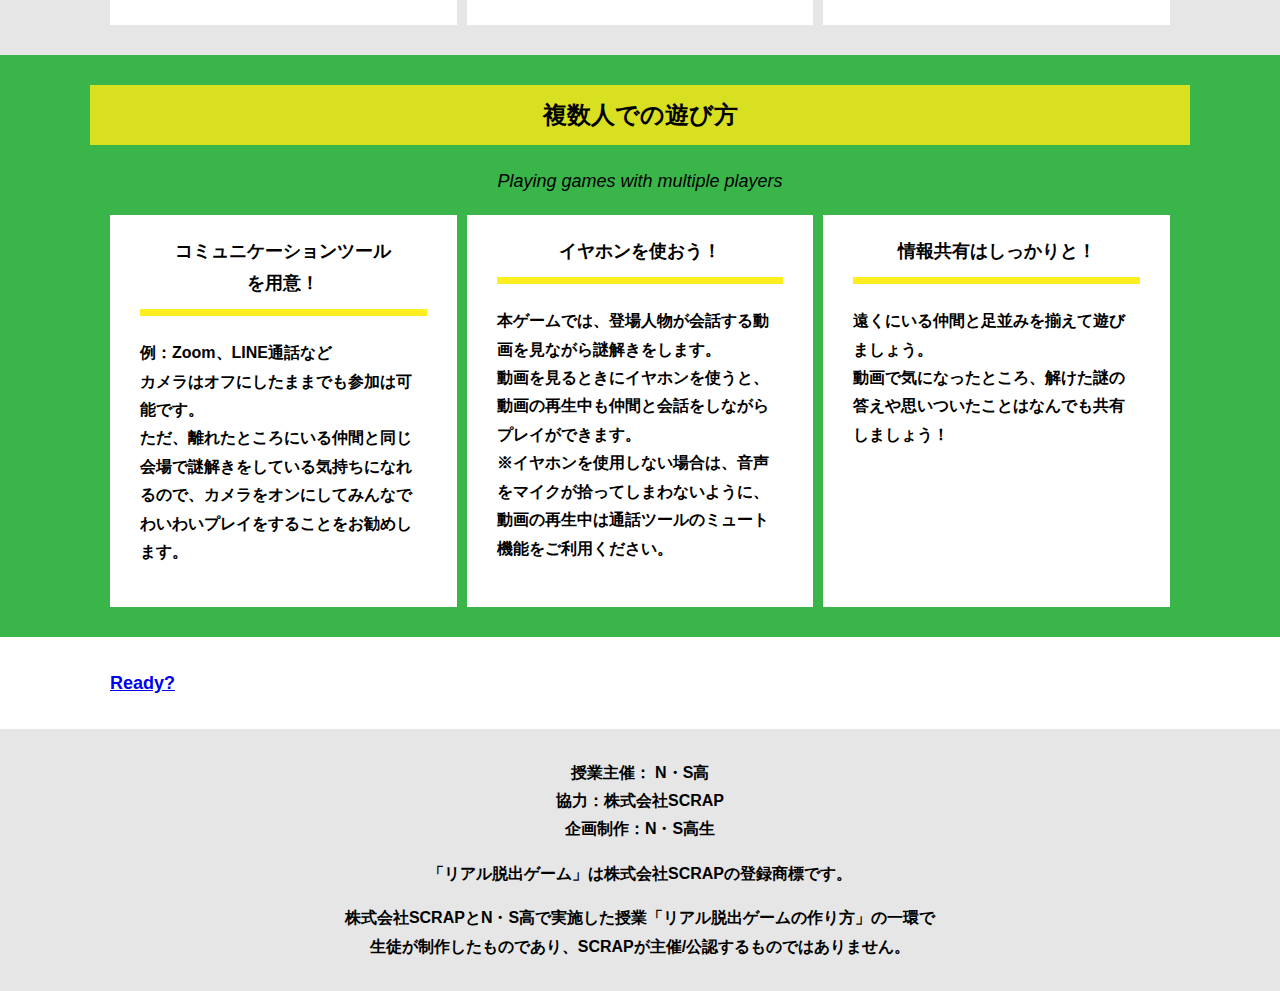
==== commit 7b3b3e23: "Add files via upload" ====
--- a/index.html
+++ b/index.html
@@ -4,7 +4,7 @@
   <meta charset="UTF-8">
   <meta http-equiv="X-UA-Compatible" content="IE=edge">
   <meta name="viewport" content="width=device-width, initial-scale=1.0">
-  <title>封鎖された家庭科室からの脱出 │ Project N</title>
+  <title>?奇ｾ橸ｽｸ?橸ｽｯ???ｹ?橸ｽｰ?からの救出 │ Project N</title>
   <link rel="stylesheet" href="assets/css/normalize.css">
   <link rel="stylesheet" href="assets/css/style.css">
 </head>
@@ -17,13 +17,13 @@
   </svg>
   <header class="header">
     <div class="container">
-      <div class="header__logo"><img src="assets/images/logo.svg" alt="チームロゴ"></div>
+      <div class="header__logo"><img src="assets/images/temelogo.png" alt="チームロゴ"></div>
       <div class="header__name">N・S高生制作サイト</div>
     </div>
   </header>
   <main class="main index-page">
     <!-- タイトルエリア　ここから -->
-    <h1 class="main-title"><img src="assets/images/top-image.png" alt="Presented by SCRAP×N・S高リアル脱出ゲーム制作PJ 封鎖された家庭科室からの脱出"></h1>
+    <h1 class="main-title"><img src="assets/images/banar.jpg" alt="NOT FOUND"></h1>
     <!-- タイトルエリア　ここまで -->
     <section class="section section--story">
       <div class="container">
@@ -116,7 +116,7 @@
     </section>
     <section class="section">
       <div class="container">
-        <a class="btn" href="main.html">準備OK？では、ゲームスタート！！！<svg class="btn__arrow"><use xlink:href="#arrow"></use></svg></a>
+        <a class="btn1" href="main.html">Ready?<svg class="btn__arrow"><use xlink:href="#arrow"></use></svg></a>
       </div>
     </section>
   </main>
--- a/assets/css/style.css
+++ b/assets/css/style.css
@@ -78,11 +78,10 @@
   display: block;
   border: none;
   margin: 0 auto;
-  background-color: #000;
+  background-color: #006837;
   color: #fff;
   width: 287px;
   height: 55px;
-  outline-style: solid;
 }
 
 /*******************
@@ -240,9 +239,7 @@
 * Color
 *********************/
 .bg-color--keycolor {
-  background-color: #000;
-  outline: #fff;
-  outline-style: solid;
+  background-color: #39b54a;
 }
 
 .bg-color--subcolor {
@@ -250,7 +247,7 @@
 }
 
 .bg-color--gray {
-  background-color: #000;
+  background-color: #e6e6e6;
 }
 
 /*********************
@@ -277,10 +274,8 @@
   line-height: 1.75;
   text-align: center;
   padding: 9px 20px;
-  background-color: #000;
+  background-color: #d9e021;
   margin: 0 -20px 20px -20px;
-  outline-style: solid;
-  color: white;
 }
 
 .section-title__stage {
@@ -289,7 +284,7 @@
 }
 
 .section-title--keycolorlight {
-  background-color: #000;
+  background-color: #8cc63f;
 }
 
 .section-title--keycolorlight .section-title__stage {
@@ -297,7 +292,7 @@
 }
 
 .section-title--keycolor {
-  background-color: #000;
+  background-color: #39b54a;
 }
 
 .section-title--story {
@@ -341,7 +336,7 @@
   display: block;
   text-decoration: none;
   cursor: pointer;
-  background-color: black;
+  background-color: #006837;
   color: #fff;
   font-size: 24px;
   line-height: 1.54167;
@@ -390,7 +385,6 @@
 .header__logo {
   width: 330px;
   height: 42px;
-  margin-bottom: 30px;
 }
 
 .header__name {
@@ -448,13 +442,7 @@
 
 .err-message {
   color: #c1272d;
-  font-size: 25px;
-  text-align: center;
-}
-
-.ok-message {
-  color: #2bff00;
-  font-size: 25px;
+  font-size: 18px;
   text-align: center;
 }
 
@@ -462,24 +450,22 @@
   text-align: center;
   display: block;
   margin-top: 20px;
-  color: #fff;
 }
 
 .clear-message {
-  background-color: #000;
-  padding: 30px 30px 100px;
-  position: relative;
-  outline-color: #fff;
-  outline-style: solid;
+  background-color: #d9e021;
+  padding: 30px 30px 60px;
+  position: relative;
 }
 
 .clear-message__title {
   position: relative;
   display: block;
   text-align: center;
-  color: #2bff00;
+  color: #006837;
   font-size: 30px;
   padding-bottom: 10px;
+  margin-bottom: 35px;
 }
 
 .clear-message__title::after {
@@ -488,19 +474,18 @@
   display: block;
   width: 183px;
   height: 2px;
-  background-color: black;
+  background-color: #fff;
   bottom: 0;
   left: calc(50% - (183px/2));
 }
 
 .clear-message__content {
   text-align: center;
-  color: #fff;
 }
 
 .clear-message__btn {
   position: absolute;
-  bottom: 30px;
+  bottom: -30px;
   left: calc(50% - 144px);
   width: 288px;
   margin: 0;
@@ -524,191 +509,4 @@
 .hidden {
   display: none;
 }
-/*# sourceMappingURL=style.css.map */
-
-@font-face {
-  font-family: "bit";
-  src: url("Font/PixelMplus12-Regular.ttf")
-}
-
-.bannerimg{
-  width: 100vw;
-}
-
-body {
-  background-color: black;
-  }
-
-.main{
-  height: 6000px;
-
-  }
-.main-title {
-  margin: 0;
-}
-
-.header {
-  background-color: #000;
-  height: 60px;
-}
-
-.header__logo {
-  width: 330px;
-  height: 42px;
-}
-
-.header__name {
-  font-size: 20px;
-  line-height: 1.1;
-  color: #fff;
-}
-
-.test{
-  color: red;
-}
-.clear{
-  clear: right;
-}
-
-.RubberTalk{
-  margin-left:15%;
-  margin-right: 15%;
-}
-
-.PLspeak{
-  margin-top: 2vw;
-  position: relative;
-  width: 100%;
-  height: 15vw;
-  color: white;
-  opacity: 0;
-}
-
-.RDspeak{
-  margin-top: 2vw;
-  position: relative;
-  width: 100%;
-  height: 15vw;
-  color: transparent;
-  opacity: 0;
-}
-
-.PLtatie{
-  width: 8vw;
-}
-
-.Dacktatie{
-  width: 6vw;
-  float: right;
-}
-
-.PL {
-  position: relative;
-  display: inline-block;
-  margin: 1.5em 0 1.5em 20px;
-  padding: 7px 10px;
-  color: white;
-  font-size: 2vw;
-  background: black;
-  border: solid 3px white;
-  box-sizing: border-box;
-}
-
-.PL:before {
-  content: "";
-  position: absolute;
-  top: 0%;
-  left: -24px;
-  border: 12px solid transparent;
-  border-top: 12px solid black;
-  border-right: 12px solid black;
-  z-index: 2;
-}
-
-.PL:after {
-  content: "";
-  position: absolute;
-  top: 0%;
-  margin-top: -3px;
-  left: -30px;
-  border: 15px solid transparent;
-  border-top: 15px solid white;
-  border-right: 15px solid white;
-  z-index: 1;
-}
-
-.PL p {
-  margin-top: 2%;
-  margin-bottom: 2%;
-  padding: 0;
-  font-family: "bit";
-}
-
-.RD {
-  float: right;
-  position: relative;
-  display: inline-block;
-  margin: 1.5em 15px 0 0;
-  padding: 7px 10px;
-  color: white;
-  font-size: 2vw;
-  background: black;
-  border: solid 3px white;
-  box-sizing: border-box;
-}
-
-.RD:before {
-  content: "";
-  position: absolute;
-  top: 0%;
-  right: -24px;
-  border: 12px solid transparent;
-  border-top: 12px solid black;
-  border-left: 12px solid black;
-  z-index: 2;
-}
-
-.RD:after {
-  content: "";
-  position: absolute;
-  top: 0%;
-  right: -30px;
-  margin-top: -3px;
-  border: 15px solid transparent;
-  border-top: 15px solid white;
-  border-left: 15px solid white;
-  z-index: 1;
-}
-
-.RD p {
-  margin-top: 2%;
-  margin-bottom: 2%;
-  padding: 0;
-}
-
-.center{
-  text-align: center;
-  font-size: 3vw;
-  color: #fff;
-}
-
-/*アニメーション*/
-
-.PLhyouji{
-  animation: hyouji 1.5s ease-in-out;
-  animation-fill-mode: forwards;
-}
-
-.RDhyouji{
-  animation: hyouji 1.5s ease-in-out;
-  animation-fill-mode: forwards;
-}
-
-@keyframes hyouji{
-  0%{
-    opacity: 0;
-  }
-  100%{
-    opacity: 1;
-  }
-}+/*# sourceMappingURL=style.css.map */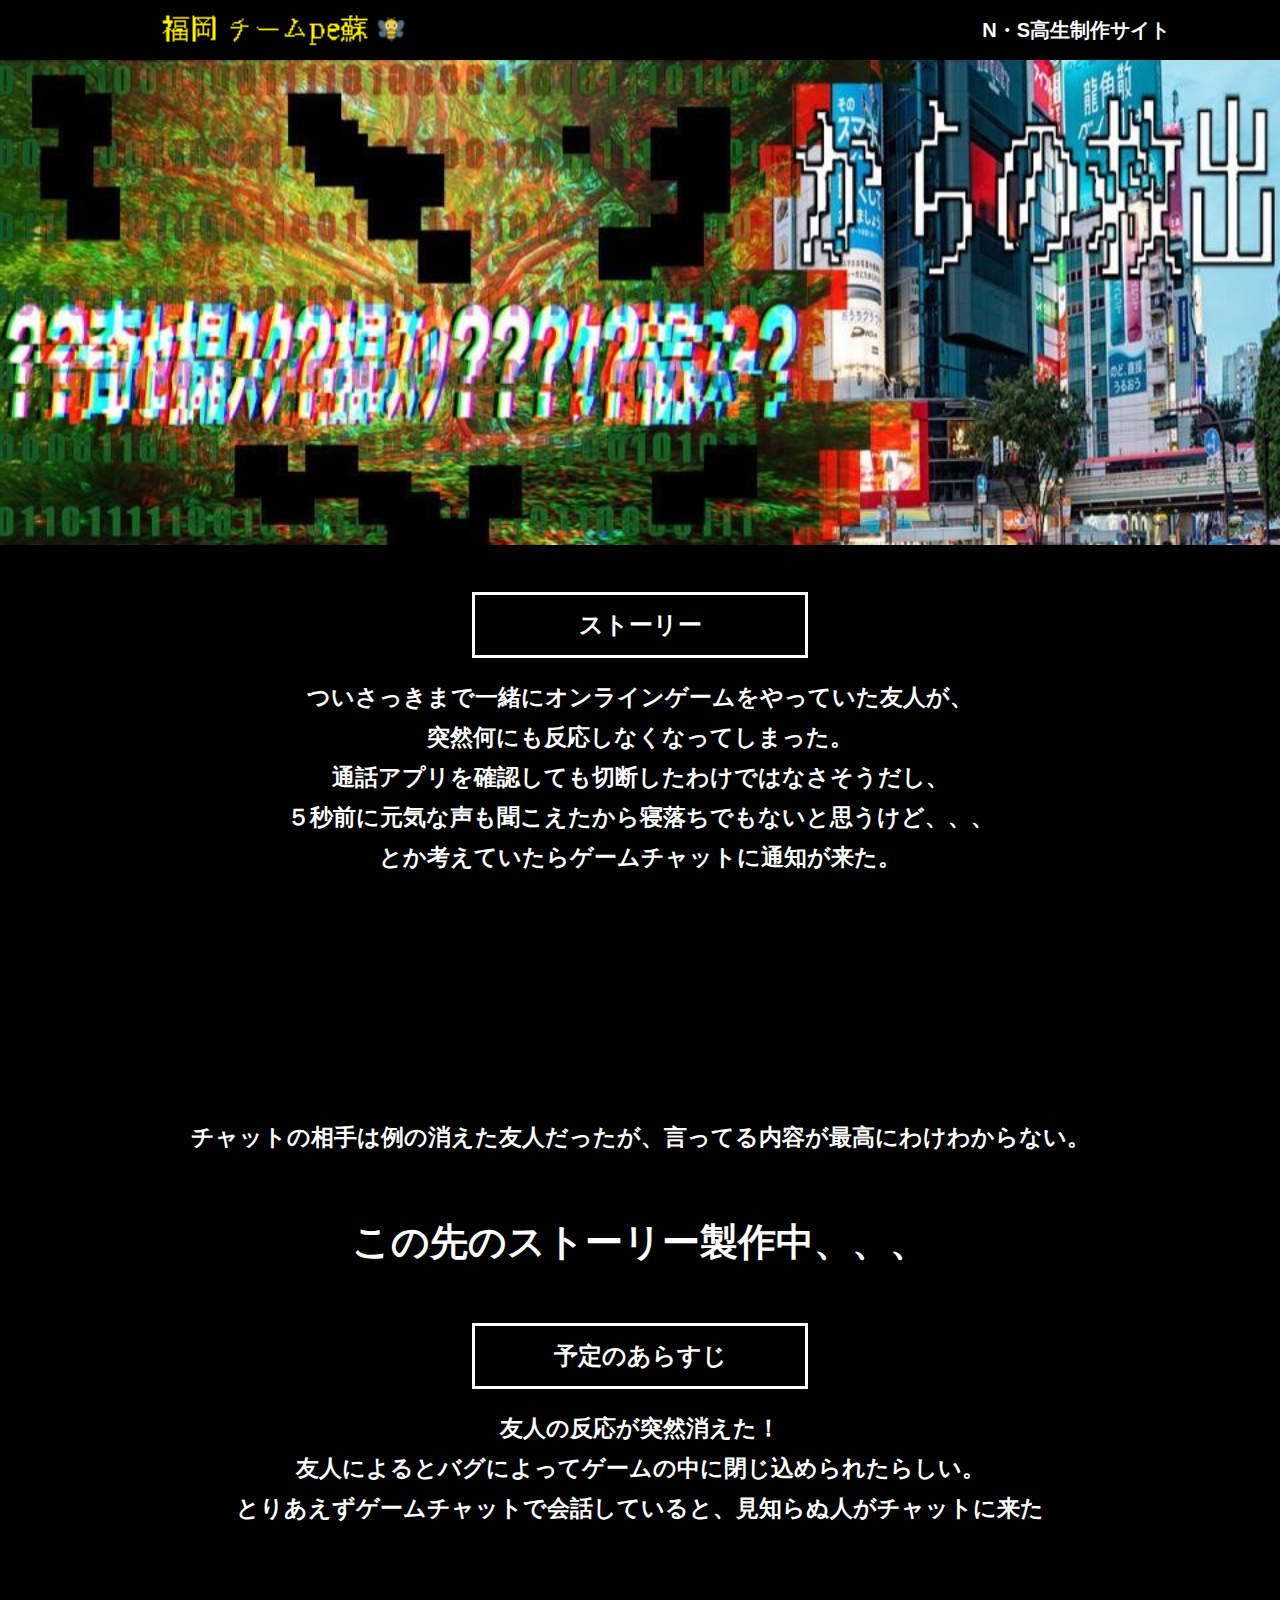
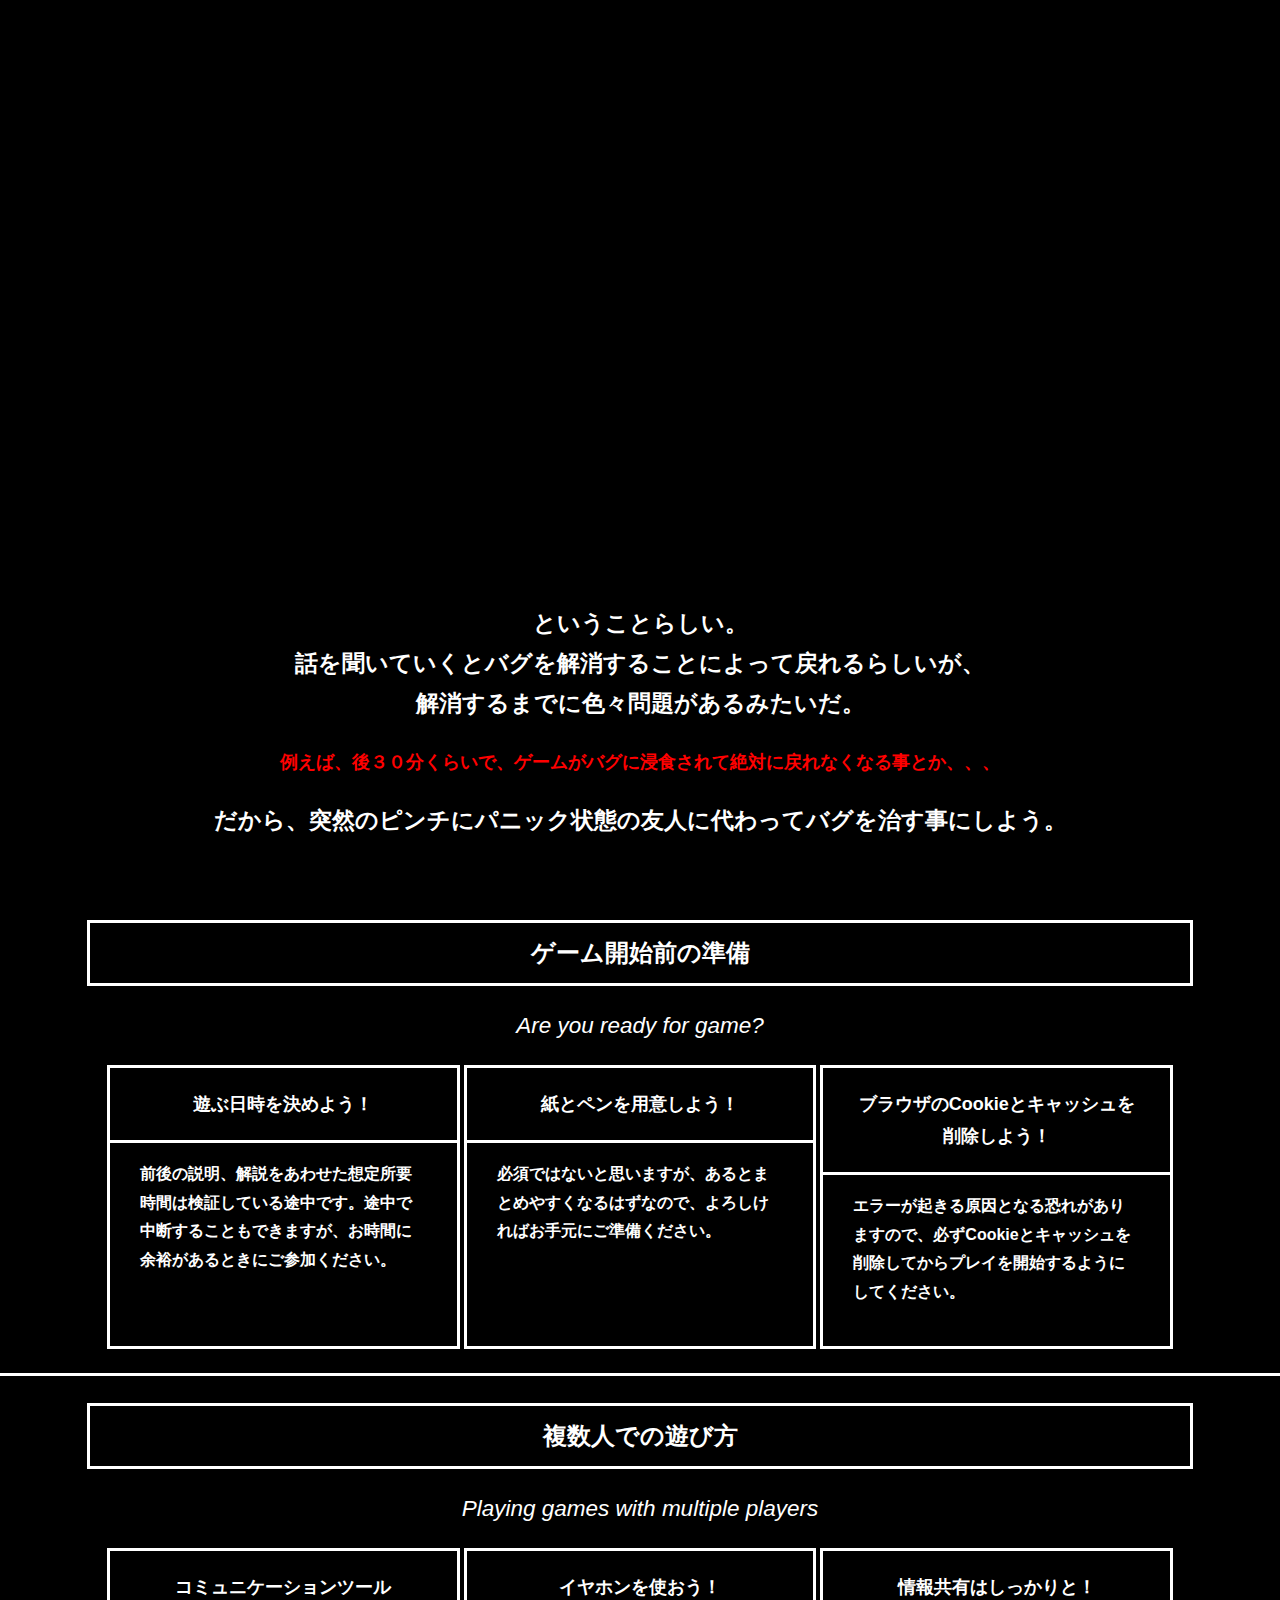
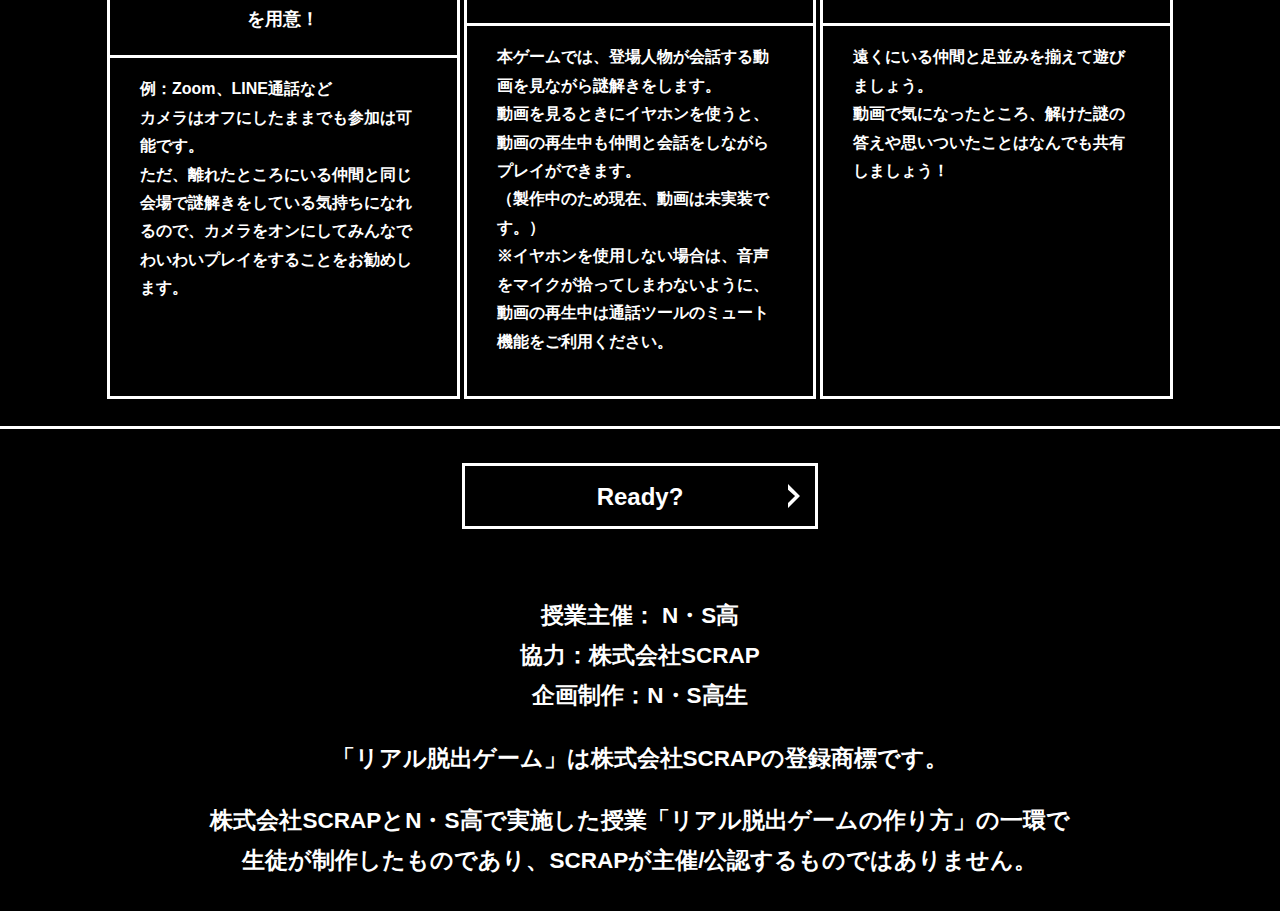
==== commit 52c7c496: "Add files via upload" ====
--- a/index.html
+++ b/index.html
@@ -7,6 +7,8 @@
   <title>?奇ｾ橸ｽｸ?橸ｽｯ???ｹ?橸ｽｰ?からの救出 │ Project N</title>
   <link rel="stylesheet" href="assets/css/normalize.css">
   <link rel="stylesheet" href="assets/css/style.css">
+  <script type="text/javascript" src="assets/js/jquery-3.6.0.min.js"></script>
+  <script type="text/javascript" src="assets/js/anime.js"></script>
 </head>
 <body>
   <svg width="0" height="0" class="hidden">
@@ -29,22 +31,132 @@
       <div class="container">
         <h2 class="section-title section-title--keycolor section-title--story">ストーリー</h2>
         <div class="story">
-          <p class="text-center">郊外にある、歴史も古い小学校・・・<br>
-            いつの間にか、放課後に家庭科室から奇妙な叫び声が聞こえてくるという噂が流れ始めた。<br>
-            調査したが、噂の出どころはわからない。<br>
-            そんな矢先、某有名預言者ノストラエヌスが、「このままだと家庭科室が原因で、学校が滅びるだろう」と予言。<br>
-            生徒に人気のS先生が一人で調査に入ったが、いつまでも帰ってこない。<br>
-            不思議に思った生徒会長の君は、副会長の伊計島太郎と茨つくはの<br>
-            ２名を連れて家庭科室の前に来たが、ドアが開かない。<br>
-            さらにドアの前に画面とキーボードが。どうやら暗号を入力しろということらしい。</p>
-          <div class="story__note__outer bg-color--gray">
+          
+          <p class="text-center">ついさっきまで一緒にオンラインゲームをやっていた友人が、 <br> 突然何にも反応しなくなってしまった。<br>
+            通話アプリを確認しても切断したわけではなさそうだし、 <br> ５秒前に元気な声も聞こえたから寝落ちでもないと思うけど、、、<br>
+            とか考えていたらゲームチャットに通知が来た。
+          </p>
+        </div>
+      </div>
+
+          <div class="RubberTalk">
+            <div class="PLspeak">
+              <img class="PLtatie" src="assets/images/Hman.png" alt="Hman">
+              <div class="PL">
+                <p>なんかゲームの世界に入っちゃたらしいんだけど</p>
+              </div>
+            </div>
+          </div>
+
+          <div class="container">
+            <div class="story">
+
+          <p class="text-center">チャットの相手は例の消えた友人だったが、言ってる内容が最高にわけわからない。
+          </p>
+
+        </div>
+      </div>
+
+          <h3 class="center">この先のストーリー製作中、、、</h3>
+
+          <h2 class="section-title section-title--keycolor section-title--story">予定のあらすじ</h2>
+
+          <p class="text-center">友人の反応が突然消えた！ <br> 友人によるとバグによってゲームの中に閉じ込められたらしい。<br>とりあえずゲームチャットで会話していると、見知らぬ人がチャットに来た</p>
+
+          <div class="RubberTalk">
+            <div class="RDspeak">
+              <img class="Dacktatie" src="assets/images/RubberDack.png" alt="RubberDack">
+              <div class="RD">
+                <p>僕はラバーダック</p>
+              </div>
+            </div>
+
+            <div class="RDspeak">
+              <img class="Dacktatie" src="assets/images/RubberDack.png" alt="RubberDack" >
+              <div class="RD">
+                <p>君がやっているゲームの開発を <br> 手伝ってるんだ</p>
+              </div>
+            </div>
+      
+            <div class="RDspeak">
+              <img class="Dacktatie" src="assets/images/RubberDack.png" alt="RubberDack" >
+              <div class="RD">
+                <p>ここはそのゲームの世界だよ</p>
+              </div>
+            </div>
+          </div>
+
+          <p class="text-center">ということらしい。<br>話を聞いていくとバグを解消することによって戻れるらしいが、<br>解消するまでに色々問題があるみたいだ。</p><p class="test">例えば、後３０分くらいで、ゲームがバグに浸食されて絶対に戻れなくなる事とか、、、 </p> <p class="text-center">だから、突然のピンチにパニック状態の友人に代わってバグを治す事にしよう。</p>
+
+
+        <!--<div class="story__note__outer bg-color--gray">
             <ul class="story__note">
               <li>今、これを読んだ生徒会メンバー以外を呼んではいけない</li>
               <li>30分を超えるとS先生は出てこられない</li>
             </ul>
           </div>
           <p class="text-center">いつの間にか、タイマーが起動した。29:58、29:57・・・急がなきゃ。<br>
-            まずはこの暗号を解かなくては！</p>
+            まずはこの暗号を解かなくては！</p> -->
+          
+          <!--<div class="RubberTalk">
+            <div class="PLspeak">
+              <img class="PLtatie" src="assets/images/Hman.png" alt="Hman">
+              <div class="PL">
+                <p>・・・ん？ どこだここ？</p>
+              </div>
+            </div>
+      
+            <div class="PLspeak">
+              <img class="PLtatie" src="assets/images/Hman.png" alt="Hman">
+              <div class="PL">
+                <p>なんか見覚えあるな</p>
+              </div>
+            </div>
+      
+            <div class="RDspeak">
+              <img class="Dacktatie" src="assets/images/RubberDack.png" alt="RubberDack">
+              <div class="RD">
+                <p>ゲームの世界へようこそ</p>
+              </div>
+            </div>
+      
+            <div class="PLspeak">
+              <img class="PLtatie" src="assets/images/Hman.png" alt="Hman">
+              <div class="PL">
+                <p>誰だお前！？</p>
+              </div>
+            </div>
+      
+            <div class="PLspeak">
+              <img class="PLtatie" src="assets/images/Hman.png" alt="Hman">
+              <div class="PL">
+                <p>というかゲームの世界って何？</p>
+              </div>
+            </div>
+      
+            <div class="RDspeak">
+              <img class="Dacktatie" src="assets/images/RubberDack.png" alt="RubberDack">
+              <div class="RD">
+                <p>僕はラバーダック</p>
+              </div>
+            </div>
+      
+            <div class="RDspeak">
+              <img class="Dacktatie" src="assets/images/RubberDack.png" alt="RubberDack" >
+              <div class="RD">
+                <p>君がやっているゲームの開発を <br> 手伝ってるんだ</p>
+              </div>
+            </div>
+      
+            <div class="RDspeak">
+              <img class="Dacktatie" src="assets/images/RubberDack.png" alt="RubberDack" >
+              <div class="RD">
+                <p>ここはそのゲームの世界だ</p>
+              </div>
+            </div>
+      
+            </div>-->
+          
         </div>
       </div>
     </section>
@@ -65,13 +177,13 @@
           <div class="column">
             <div class="card">
               <h3 class="card__title">遊ぶ日時を決めよう！</h3>
-              <p class="card__content">前後の説明、解説をあわせ、想定所要時間は100分〜120分です。途中で中断することもできますが、お時間に余裕があるときにご参加ください。</p>
+              <p class="card__content">前後の説明、解説をあわせた想定所要時間は検証している途中です。途中で中断することもできますが、お時間に余裕があるときにご参加ください。</p>
             </div>
           </div>
           <div class="column">
             <div class="card">
               <h3 class="card__title">紙とペンを用意しよう！</h3>
-              <p class="card__content">メモをとるための紙と筆記用具をお手元にご準備ください。</p>
+              <p class="card__content">必須ではないと思いますが、あるとまとめやすくなるはずなので、よろしければお手元にご準備ください。</p>
             </div>
           </div>
           <div class="column">
@@ -101,6 +213,7 @@
               <h3 class="card__title">イヤホンを使おう！</h3>
               <p class="card__content">本ゲームでは、登場人物が会話する動画を見ながら謎解きをします。<br>
                 動画を見るときにイヤホンを使うと、動画の再生中も仲間と会話をしながらプレイができます。<br>
+                （製作中のため現在、動画は未実装です。）<br>
                 ※イヤホンを使用しない場合は、音声をマイクが拾ってしまわないように、動画の再生中は通話ツールのミュート機能をご利用ください。</p>
             </div>
           </div>
--- a/assets/css/style.css
+++ b/assets/css/style.css
@@ -78,10 +78,11 @@
   display: block;
   border: none;
   margin: 0 auto;
-  background-color: #006837;
+  background-color: #000;
   color: #fff;
   width: 287px;
   height: 55px;
+  outline-style: solid;
 }
 
 /*******************
@@ -147,9 +148,11 @@
 }
 
 .card {
-  background-color: #fff;
   margin-bottom: 20px;
-  height: 100%;
+  height: 100%;color: white;
+  background-color: black;
+  outline-style: solid;
+  outline-color: white;
 }
 
 .card__title {
@@ -159,6 +162,10 @@
   padding: 20px 30px;
   position: relative;
   cursor: pointer;
+  color: white;
+  background-color: black;
+  outline-style: solid;
+  outline-color: white;
 }
 
 .card__content {
@@ -168,18 +175,19 @@
   padding: 20px 30px;
   margin: 0;
   position: relative;
-}
-
-.card__content::before {
+  color: white;
+}
+
+/*.card__content::before {
   display: block;
   content: '';
   width: calc(100% - 60px);
   height: 7px;
-  background-color: #fcee21;
+  background-color: #fff;
   position: absolute;
   top: -10px;
   left: 30px;
-}
+}*/
 
 .hint-page .card {
   height: auto;
@@ -198,7 +206,7 @@
           transform: rotate(90deg);
   -webkit-transition: all 0.3s;
   transition: all 0.3s;
-  fill: #009245;
+  fill: #FFFFFF;
   width: 12px;
   height: 24px;
 }
@@ -239,15 +247,19 @@
 * Color
 *********************/
 .bg-color--keycolor {
-  background-color: #39b54a;
+  background-color: #000;
+  outline: #fff;
+  outline-style: solid;
 }
 
 .bg-color--subcolor {
-  background-color: #d9e021;
+  background-color: #000;
+  outline-style: solid;
+  outline-color: #fff;
 }
 
 .bg-color--gray {
-  background-color: #e6e6e6;
+  background-color: #000;
 }
 
 /*********************
@@ -274,8 +286,10 @@
   line-height: 1.75;
   text-align: center;
   padding: 9px 20px;
-  background-color: #d9e021;
+  background-color: #000;
   margin: 0 -20px 20px -20px;
+  outline-style: solid;
+  color: white;
 }
 
 .section-title__stage {
@@ -284,7 +298,7 @@
 }
 
 .section-title--keycolorlight {
-  background-color: #8cc63f;
+  background-color: #000;
 }
 
 .section-title--keycolorlight .section-title__stage {
@@ -292,7 +306,7 @@
 }
 
 .section-title--keycolor {
-  background-color: #39b54a;
+  background-color: #000;
 }
 
 .section-title--story {
@@ -307,7 +321,7 @@
   line-height: 1.06667;
   margin: 0;
   padding-bottom: 15px;
-  color: #006837;
+  color: #2bff00;
 }
 
 .section-title--border::after {
@@ -336,7 +350,7 @@
   display: block;
   text-decoration: none;
   cursor: pointer;
-  background-color: #006837;
+  background-color: black;
   color: #fff;
   font-size: 24px;
   line-height: 1.54167;
@@ -346,6 +360,24 @@
   max-width: 700px;
   margin: 10px auto;
   position: relative;
+}
+
+.btn1 {
+  display: block;
+  text-decoration: none;
+  cursor: pointer;
+  background-color: black;
+  color: #fff;
+  font-size: 24px;
+  line-height: 1.54167;
+  text-align: center;
+  padding: 11.5px;
+  width: calc(100% - 40px);
+  max-width: 350px;
+  margin: 10px auto;
+  position: relative;
+  outline-style: solid;
+  outline-color: white;
 }
 
 .btn:hover {
@@ -385,6 +417,7 @@
 .header__logo {
   width: 330px;
   height: 42px;
+  margin-bottom: 30px;
 }
 
 .header__name {
@@ -409,6 +442,7 @@
 ********************/
 .story__note {
   margin: 0;
+  color: white;
 }
 
 .story__note__outer {
@@ -442,7 +476,13 @@
 
 .err-message {
   color: #c1272d;
-  font-size: 18px;
+  font-size: 25px;
+  text-align: center;
+}
+
+.ok-message {
+  color: #2bff00;
+  font-size: 25px;
   text-align: center;
 }
 
@@ -450,22 +490,24 @@
   text-align: center;
   display: block;
   margin-top: 20px;
+  color: #fff;
 }
 
 .clear-message {
-  background-color: #d9e021;
-  padding: 30px 30px 60px;
-  position: relative;
+  background-color: #000;
+  padding: 30px 30px 100px;
+  position: relative;
+  outline-color: #fff;
+  outline-style: solid;
 }
 
 .clear-message__title {
   position: relative;
   display: block;
   text-align: center;
-  color: #006837;
+  color: #2bff00;
   font-size: 30px;
   padding-bottom: 10px;
-  margin-bottom: 35px;
 }
 
 .clear-message__title::after {
@@ -474,18 +516,19 @@
   display: block;
   width: 183px;
   height: 2px;
-  background-color: #fff;
+  background-color: black;
   bottom: 0;
   left: calc(50% - (183px/2));
 }
 
 .clear-message__content {
   text-align: center;
+  color: #fff;
 }
 
 .clear-message__btn {
   position: absolute;
-  bottom: -30px;
+  bottom: 30px;
   left: calc(50% - 144px);
   width: 288px;
   margin: 0;
@@ -495,7 +538,9 @@
 * Utility
 ********************/
 .text-center {
-  text-align: center;
+  font-size: 2.5vh;
+  text-align: center;
+  color: #fff;
 }
 
 .text-left {
@@ -509,4 +554,229 @@
 .hidden {
   display: none;
 }
-/*# sourceMappingURL=style.css.map */+/*# sourceMappingURL=style.css.map */
+
+@font-face {
+  font-family: "bit";
+  src: url("Font/PixelMplus12-Regular.ttf")
+}
+
+.bannerimg{
+  width: 100vw;
+}
+
+body {
+  background-color: black;
+  }
+
+.main-title {
+  margin: 0;
+}
+
+.header {
+  background-color: #000;
+  height: 60px;
+}
+
+.header__logo {
+  width: 330px;
+  height: 42px;
+}
+
+.header__name {
+  font-size: 20px;
+  line-height: 1.1;
+  color: #fff;
+}
+
+.test{
+  color: red;
+  text-align: center;
+}
+.clear{
+  clear: right;
+}
+
+.RubberTalk{
+  margin-left:15%;
+  margin-right: 15%;
+}
+
+.PLspeak{
+  margin-top: 2vw;
+  position: relative;
+  width: 100%;
+  height: 15vw;
+  color: white;
+  opacity: 0;
+}
+
+.RDspeak{
+  margin-top: 2vw;
+  position: relative;
+  width: 100%;
+  height: 15vw;
+  color: transparent;
+  opacity: 0;
+}
+
+.PLtatie{
+  width: 8vw;
+}
+
+.Dacktatie{
+  width: 6vw;
+  float: right;
+}
+
+.PL {
+  position: relative;
+  display: inline-block;
+  margin: 1.5em 0 1.5em 20px;
+  padding: 7px 10px;
+  color: white;
+  font-size: 2vw;
+  background: black;
+  border: solid 3px white;
+  box-sizing: border-box;
+}
+
+.PL:before {
+  content: "";
+  position: absolute;
+  top: 0%;
+  left: -24px;
+  border: 12px solid transparent;
+  border-top: 12px solid black;
+  border-right: 12px solid black;
+  z-index: 2;
+}
+
+.PL:after {
+  content: "";
+  position: absolute;
+  top: 0%;
+  margin-top: -3px;
+  left: -30px;
+  border: 15px solid transparent;
+  border-top: 15px solid white;
+  border-right: 15px solid white;
+  z-index: 1;
+}
+
+.PL p {
+  margin-top: 2%;
+  margin-bottom: 2%;
+  padding: 0;
+  font-family: "bit";
+}
+
+.RD {
+  float: right;
+  position: relative;
+  display: inline-block;
+  margin: 1.5em 15px 0 0;
+  padding: 7px 10px;
+  color: white;
+  font-size: 2vw;
+  background: black;
+  border: solid 3px white;
+  box-sizing: border-box;
+}
+
+.RD:before {
+  content: "";
+  position: absolute;
+  top: 0%;
+  right: -24px;
+  border: 12px solid transparent;
+  border-top: 12px solid black;
+  border-left: 12px solid black;
+  z-index: 2;
+}
+
+.RD:after {
+  content: "";
+  position: absolute;
+  top: 0%;
+  right: -30px;
+  margin-top: -3px;
+  border: 15px solid transparent;
+  border-top: 15px solid white;
+  border-left: 15px solid white;
+  z-index: 1;
+}
+
+.RD p {
+  margin-top: 2%;
+  margin-bottom: 2%;
+  padding: 0;
+}
+
+.center{
+  text-align: center;
+  font-size: 3vw;
+  color: #fff;
+  margin-top: 50px;
+  margin-bottom: 50px;
+}
+
+.margin{
+  height: 150px;;
+}
+
+.SCROLL{
+  animation: updown 2s ease-in-out ;
+  animation-iteration-count: infinite;
+  animation-direction: alternate;
+}
+
+.SCROLL2{
+  animation: opa 0.8s ease-in-out; 
+  animation-iteration-count: infinite;
+  animation-direction: alternate;
+}
+
+/*アニメーション*/
+
+.PLhyouji{
+  animation: hyouji 1.5s ease-in-out;
+  animation-fill-mode: forwards;
+}
+
+.RDhyouji{
+  animation: hyouji 1.5s ease-in-out;
+  animation-fill-mode: forwards;
+}
+
+@keyframes hyouji{
+  0%{
+    opacity: 0;
+  }
+  100%{
+    opacity: 1;
+  }
+}
+
+@keyframes updown{
+  0%{
+    transform: translate(0px, 0px);
+  }
+
+  50%{
+    transform: translate(0px, -50px);
+  }
+  100%{
+    transform: translate(0px, 0px);
+  }
+}
+
+@keyframes opa{
+  0%{
+    opacity: 100;
+  }
+
+  100%{
+    opacity: 0;
+  }
+}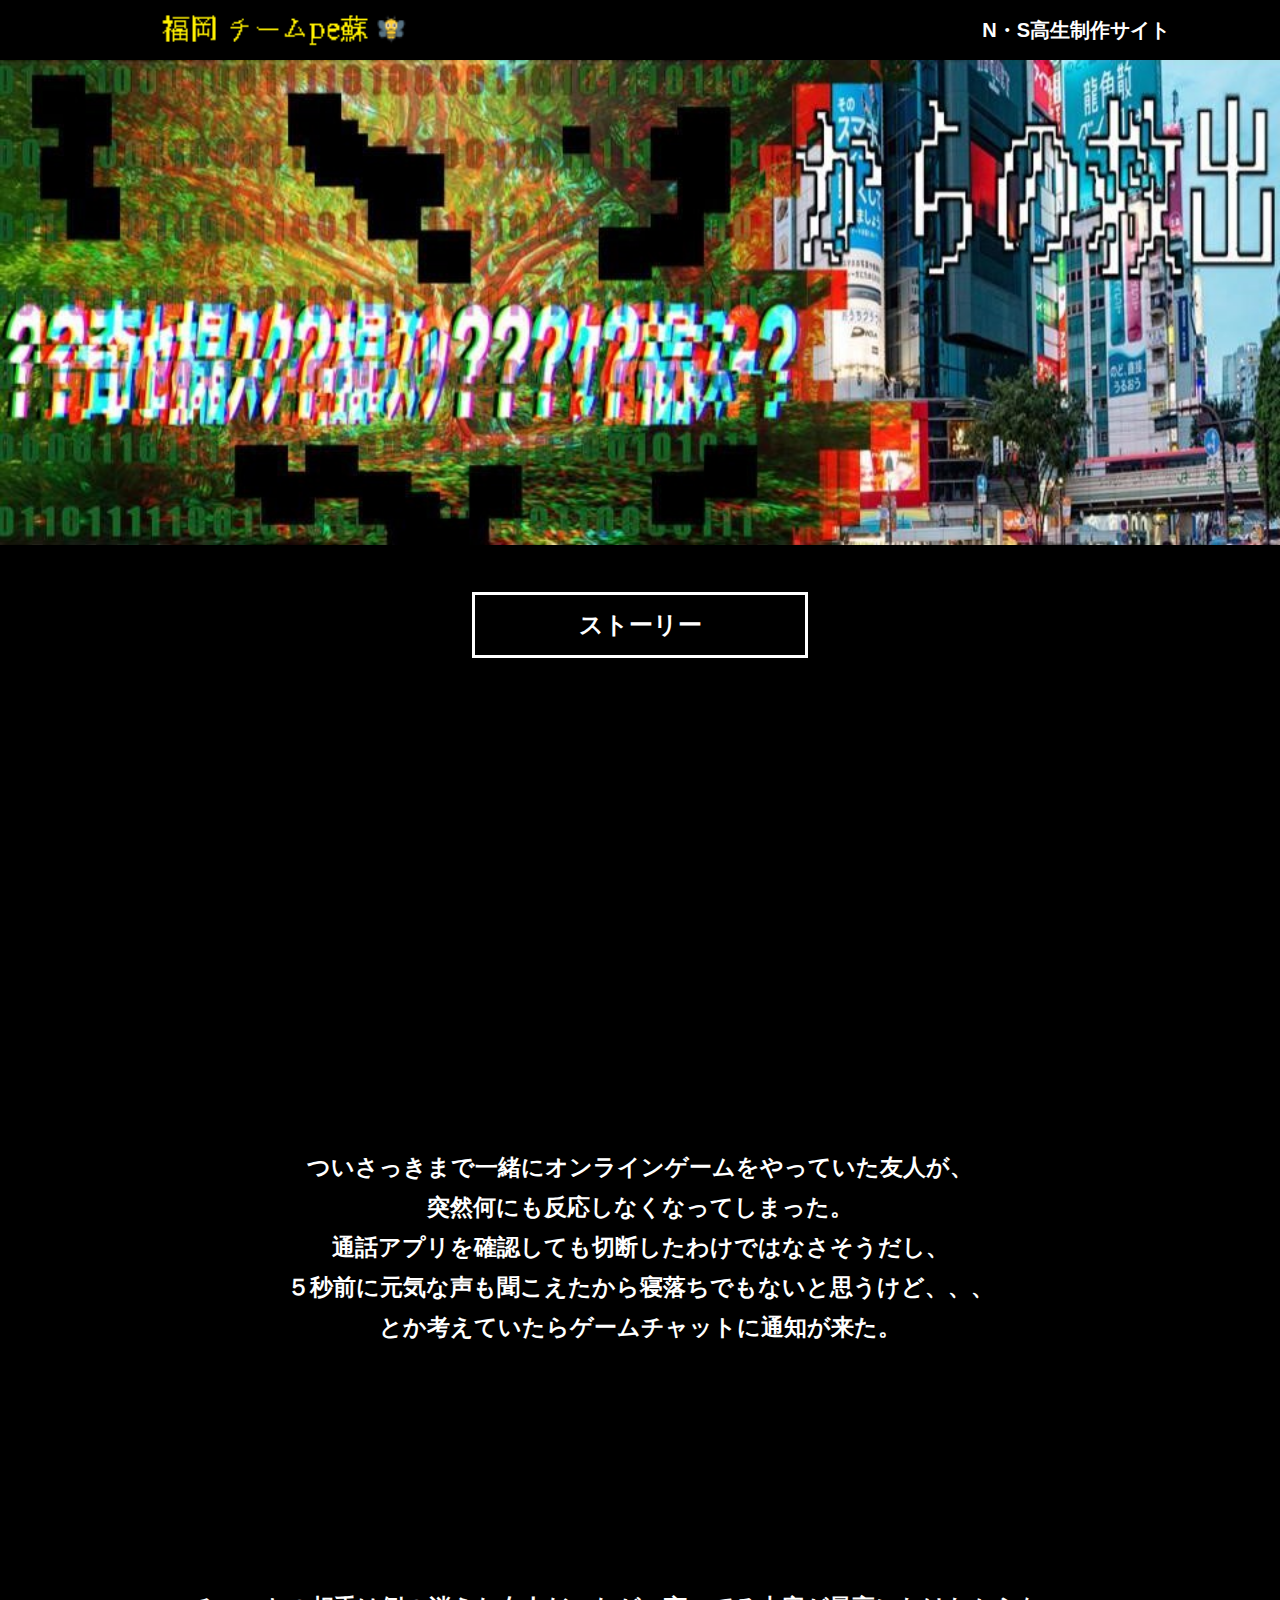
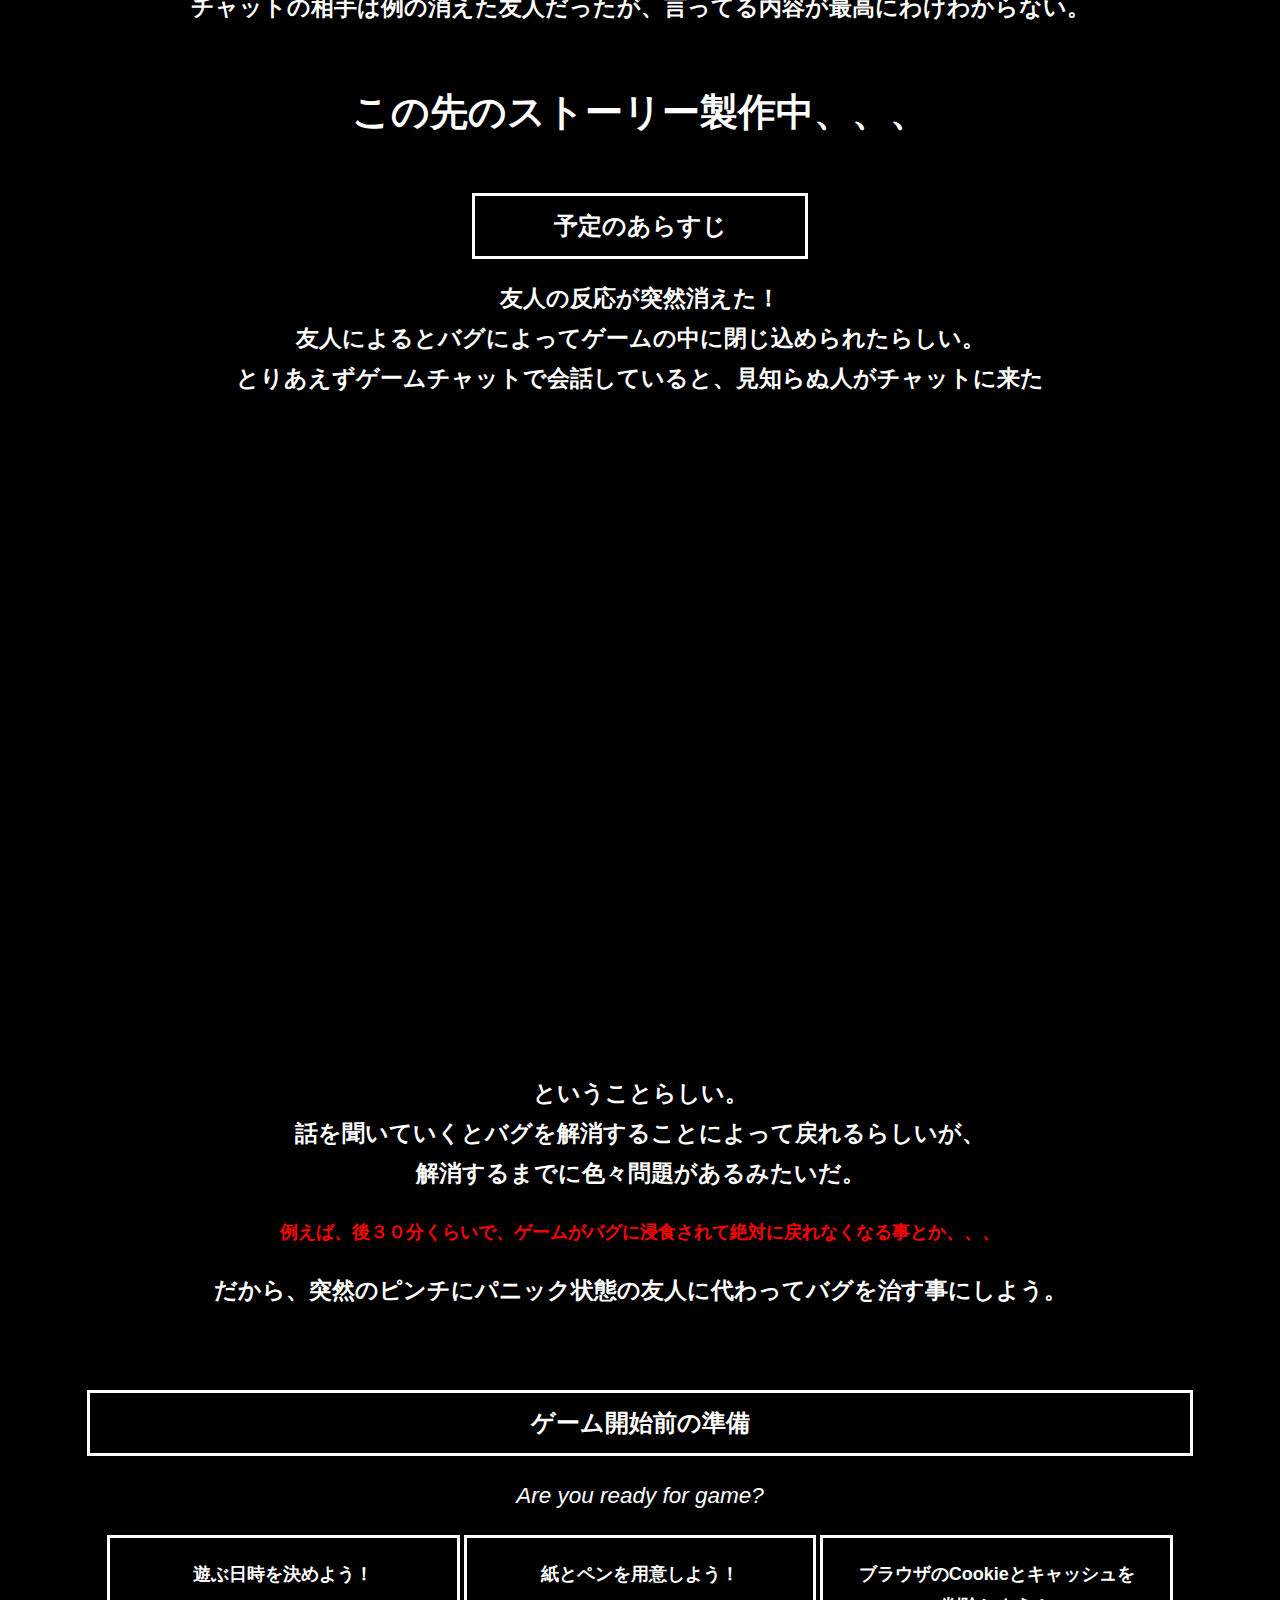
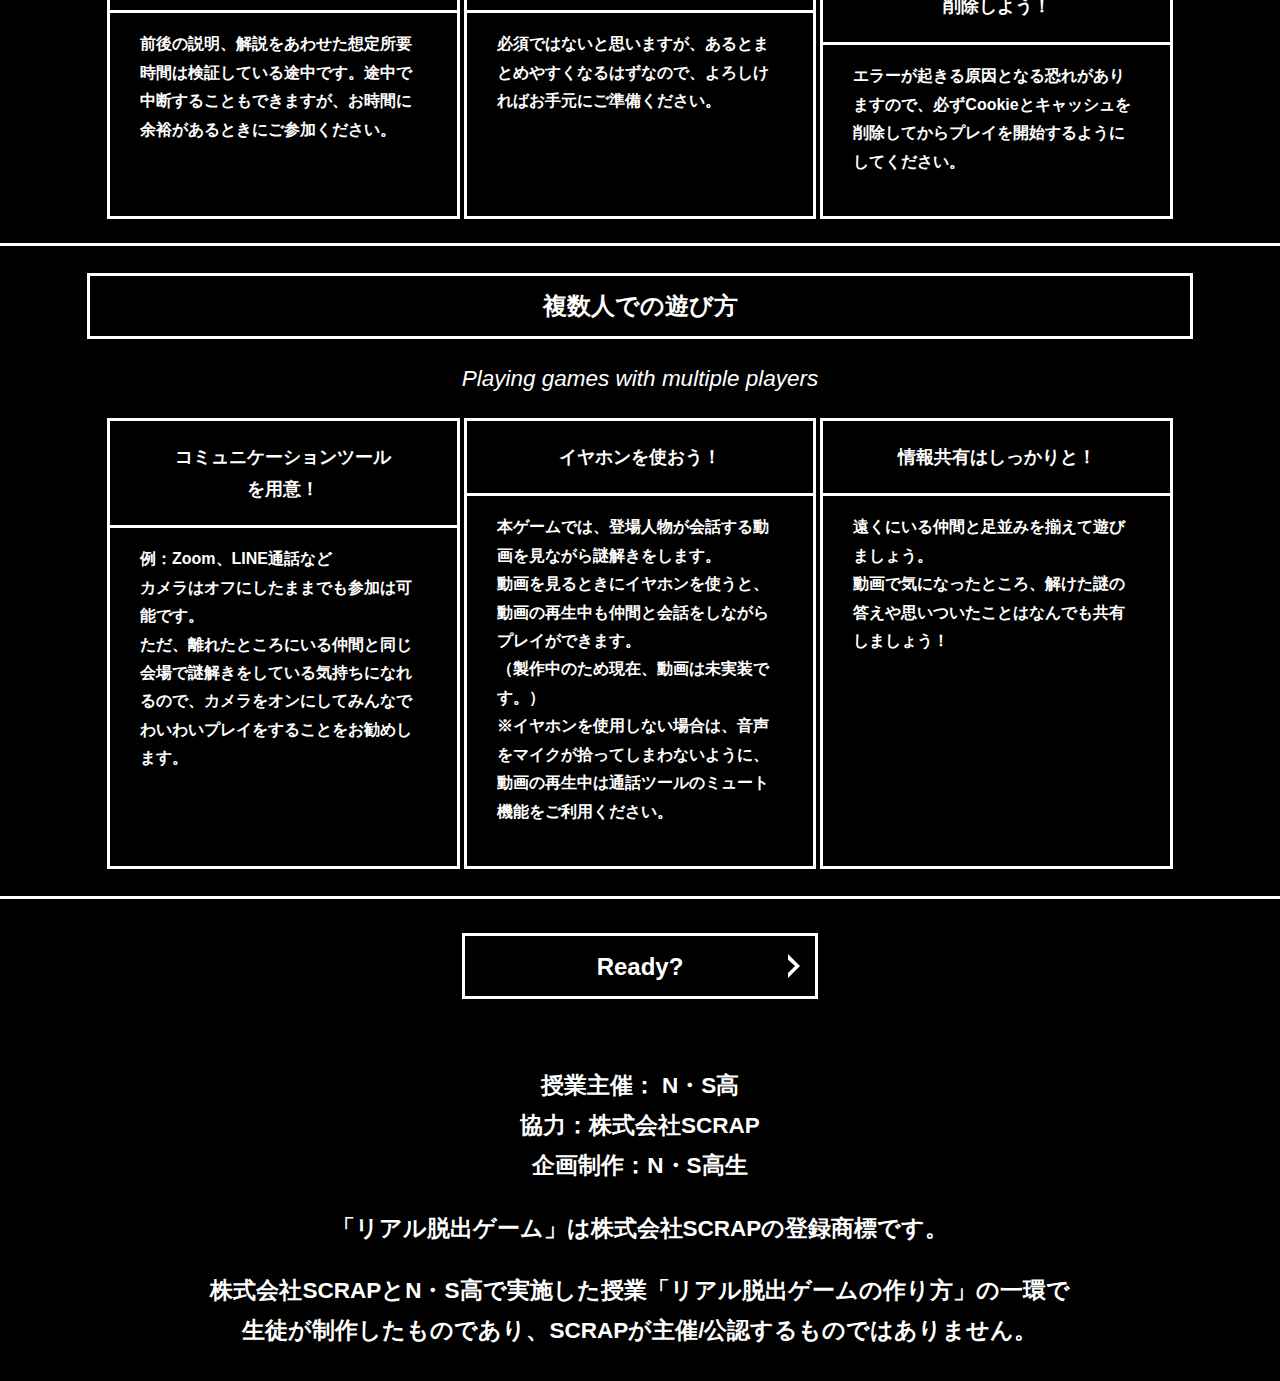
==== commit b0729272: "Add files via upload" ====
--- a/index.html
+++ b/index.html
@@ -31,6 +31,12 @@
       <div class="container">
         <h2 class="section-title section-title--keycolor section-title--story">ストーリー</h2>
         <div class="story">
+
+          <div class="youtube__container">
+            <div class="youtube">
+              <iframe width="560" height="315" src="https://youtu.be/anWPb8k0OCY" title="YouTube video player" frameborder="0" allow="accelerometer; autoplay; clipboard-write; encrypted-media; gyroscope; picture-in-picture" allowfullscreen></iframe>
+            </div>
+          </div>
           
           <p class="text-center">ついさっきまで一緒にオンラインゲームをやっていた友人が、 <br> 突然何にも反応しなくなってしまった。<br>
             通話アプリを確認しても切断したわけではなさそうだし、 <br> ５秒前に元気な声も聞こえたから寝落ちでもないと思うけど、、、<br>
--- a/assets/css/style.css
+++ b/assets/css/style.css
@@ -737,6 +737,10 @@
   animation-direction: alternate;
 }
 
+.font-dot{
+  font-family: "bit";
+}
+
 /*アニメーション*/
 
 .PLhyouji{
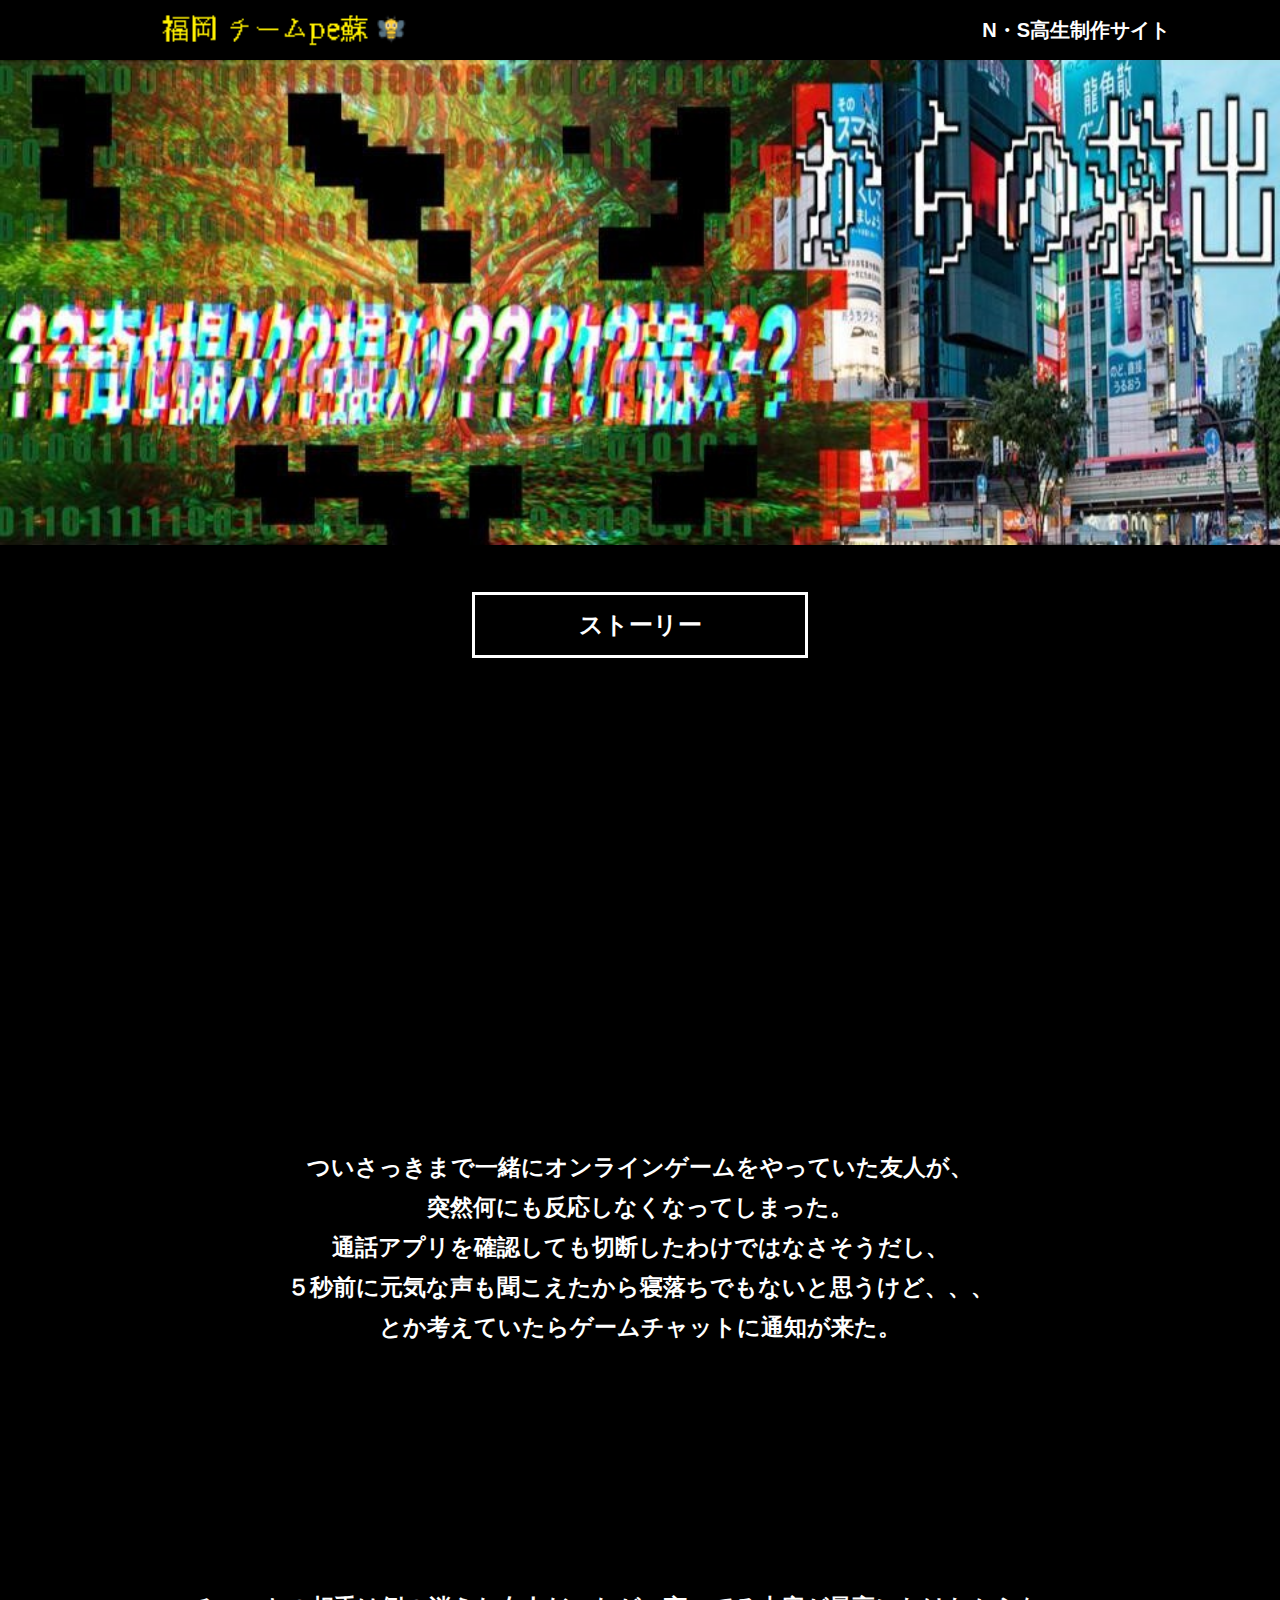
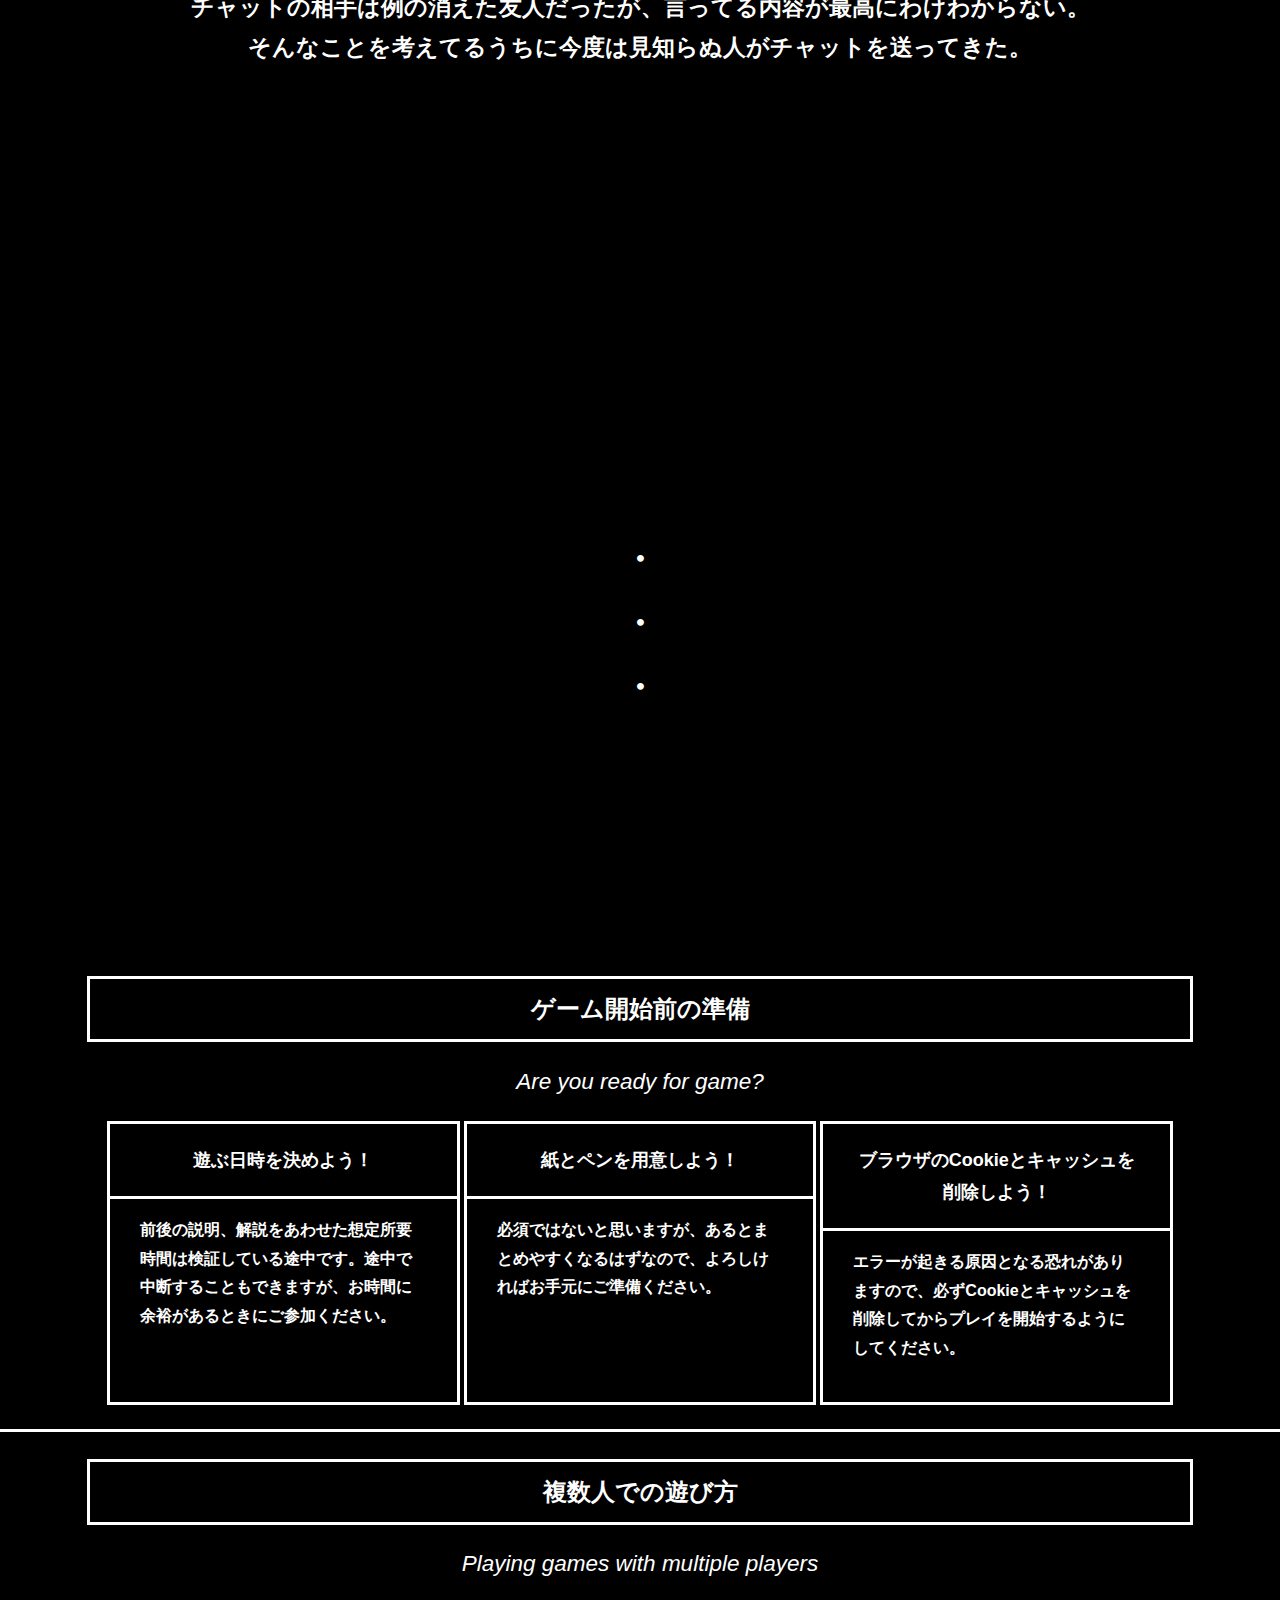
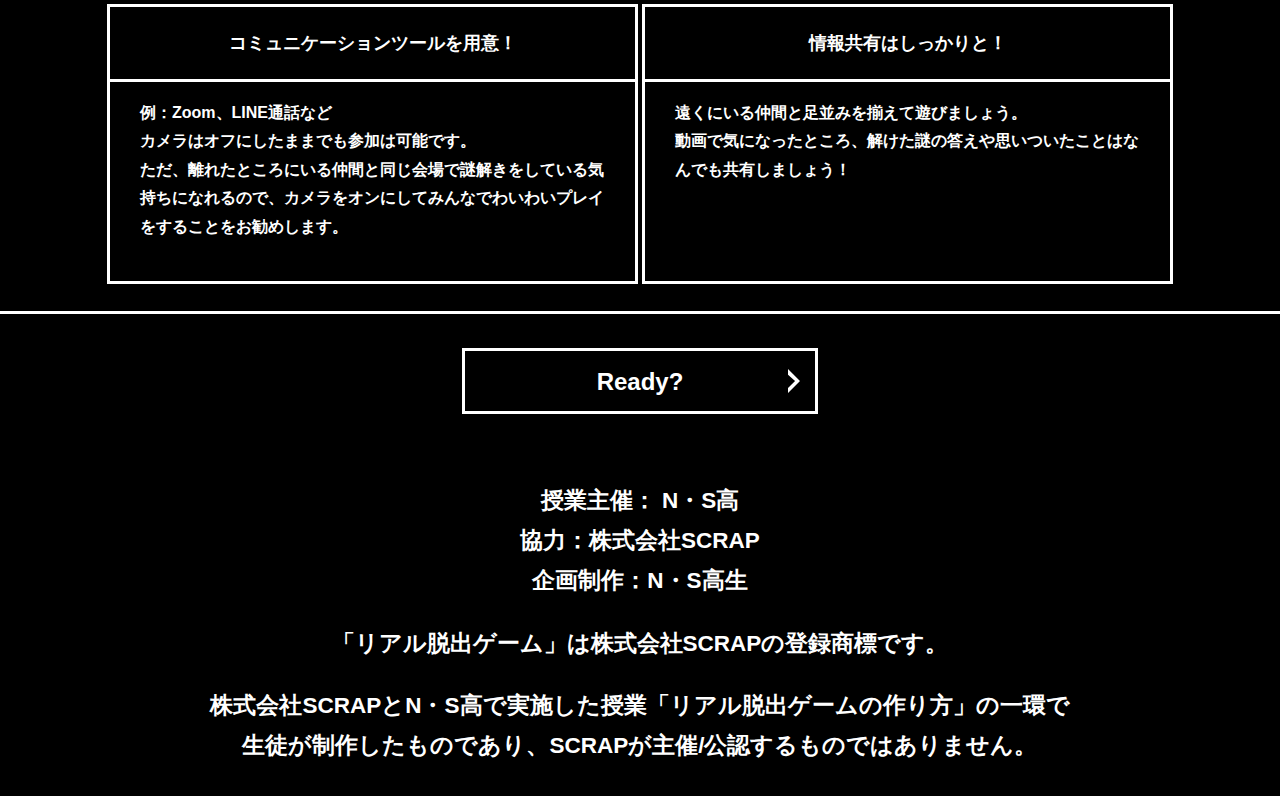
==== commit 2a9e324e: "Add files via upload" ====
--- a/index.html
+++ b/index.html
@@ -34,7 +34,9 @@
 
           <div class="youtube__container">
             <div class="youtube">
-              <iframe width="560" height="315" src="https://youtu.be/anWPb8k0OCY" title="YouTube video player" frameborder="0" allow="accelerometer; autoplay; clipboard-write; encrypted-media; gyroscope; picture-in-picture" allowfullscreen></iframe>
+              <iframe id="ytplayer" type="text/html" width="720" height="405"
+              src="https://www.youtube.com/embed/anWPb8k0OCY?controls=0&fs=0&modestbranding=1&color=white&iv_load_policy=3"
+              frameborder="0" allowfullscreen></iframe>
             </div>
           </div>
           
@@ -49,7 +51,7 @@
             <div class="PLspeak">
               <img class="PLtatie" src="assets/images/Hman.png" alt="Hman">
               <div class="PL">
-                <p>なんかゲームの世界に入っちゃたらしいんだけど</p>
+                <p>ゲームの中に閉じ込められたんだけど、、、</p>
               </div>
             </div>
           </div>
@@ -57,13 +59,30 @@
           <div class="container">
             <div class="story">
 
-          <p class="text-center">チャットの相手は例の消えた友人だったが、言ってる内容が最高にわけわからない。
+          <p class="text-center">チャットの相手は例の消えた友人だったが、言ってる内容が最高にわけわからない。 <br>そんなことを考えてるうちに今度は見知らぬ人がチャットを送ってきた。
           </p>
 
-        </div>
-      </div>
-
-          <h3 class="center">この先のストーリー製作中、、、</h3>
+            </div>
+
+            <div class="RubberTalk">
+              <div class="RDspeak">
+                <img class="tatie" src="assets/images/RD0.png" alt="?">
+                <div class="RD">
+                  <p>やぁ!突然だけど君には僕と一緒に来て、 <br> 囚われたプレイヤーを助け出して欲しいんだ!</p>
+                </div>
+              </div>
+
+              <div class="RDspeak">
+                <img class="tatie" src="assets/images/RD0.png" alt="?">
+                <div class="RD">
+                  <p>話している暇はないから早速来てもらうよ!</p>
+                </div>
+              </div>
+            </div>
+            <h1 class="mannnaka">・ <br>・ <br>・</h1>
+          </div>  
+
+          <!-- <h3 class="center">この先のストーリー製作中、、、</h3>
 
           <h2 class="section-title section-title--keycolor section-title--story">予定のあらすじ</h2>
 
@@ -95,16 +114,16 @@
           <p class="text-center">ということらしい。<br>話を聞いていくとバグを解消することによって戻れるらしいが、<br>解消するまでに色々問題があるみたいだ。</p><p class="test">例えば、後３０分くらいで、ゲームがバグに浸食されて絶対に戻れなくなる事とか、、、 </p> <p class="text-center">だから、突然のピンチにパニック状態の友人に代わってバグを治す事にしよう。</p>
 
 
-        <!--<div class="story__note__outer bg-color--gray">
+        <div class="story__note__outer bg-color--gray">
             <ul class="story__note">
               <li>今、これを読んだ生徒会メンバー以外を呼んではいけない</li>
               <li>30分を超えるとS先生は出てこられない</li>
             </ul>
           </div>
           <p class="text-center">いつの間にか、タイマーが起動した。29:58、29:57・・・急がなきゃ。<br>
-            まずはこの暗号を解かなくては！</p> -->
+            まずはこの暗号を解かなくては！</p>
           
-          <!--<div class="RubberTalk">
+          <div class="RubberTalk">
             <div class="PLspeak">
               <img class="PLtatie" src="assets/images/Hman.png" alt="Hman">
               <div class="PL">
@@ -161,11 +180,13 @@
               </div>
             </div>
       
-            </div>-->
+            </div>
           
         </div>
-      </div>
-    </section>
+      </div>-->
+
+    </section>
+
     <section class="section bg-color--gray">
       <div class="container">
         <h2 class="section-title">ゲーム開始前の準備</h2>
@@ -208,19 +229,10 @@
         <div class="row">
           <div class="column">
             <div class="card">
-              <h3 class="card__title">コミュニケーションツール<br>を用意！</h3>
+              <h3 class="card__title">コミュニケーションツールを用意！</h3>
               <p class="card__content">例：Zoom、LINE通話など<br>
                 カメラはオフにしたままでも参加は可能です。<br>
                 ただ、離れたところにいる仲間と同じ会場で謎解きをしている気持ちになれるので、カメラをオンにしてみんなでわいわいプレイをすることをお勧めします。</p>
-            </div>
-          </div>
-          <div class="column">
-            <div class="card">
-              <h3 class="card__title">イヤホンを使おう！</h3>
-              <p class="card__content">本ゲームでは、登場人物が会話する動画を見ながら謎解きをします。<br>
-                動画を見るときにイヤホンを使うと、動画の再生中も仲間と会話をしながらプレイができます。<br>
-                （製作中のため現在、動画は未実装です。）<br>
-                ※イヤホンを使用しない場合は、音声をマイクが拾ってしまわないように、動画の再生中は通話ツールのミュート機能をご利用ください。</p>
             </div>
           </div>
           <div class="column">
--- a/assets/css/style.css
+++ b/assets/css/style.css
@@ -620,6 +620,12 @@
   opacity: 0;
 }
 
+.tatie{
+  width: 4vw;
+  float: right;
+  left: -0.5vw;
+}
+
 .PLtatie{
   width: 8vw;
 }
@@ -678,7 +684,7 @@
   margin: 1.5em 15px 0 0;
   padding: 7px 10px;
   color: white;
-  font-size: 2vw;
+  font-size: 1.5vw;
   background: black;
   border: solid 3px white;
   box-sizing: border-box;
@@ -741,6 +747,16 @@
   font-family: "bit";
 }
 
+.mannnaka{
+  text-align: center;
+  color: #fff;
+  margin-bottom: 200px;
+}
+
+.storyopa{
+  opacity: 0;
+}
+
 /*アニメーション*/
 
 .PLhyouji{
@@ -753,6 +769,11 @@
   animation-fill-mode: forwards;
 }
 
+.SThyouji{
+  animation: hyouji 1.5s ease-in-out;
+  animation-fill-mode: forwards;
+}
+
 @keyframes hyouji{
   0%{
     opacity: 0;
